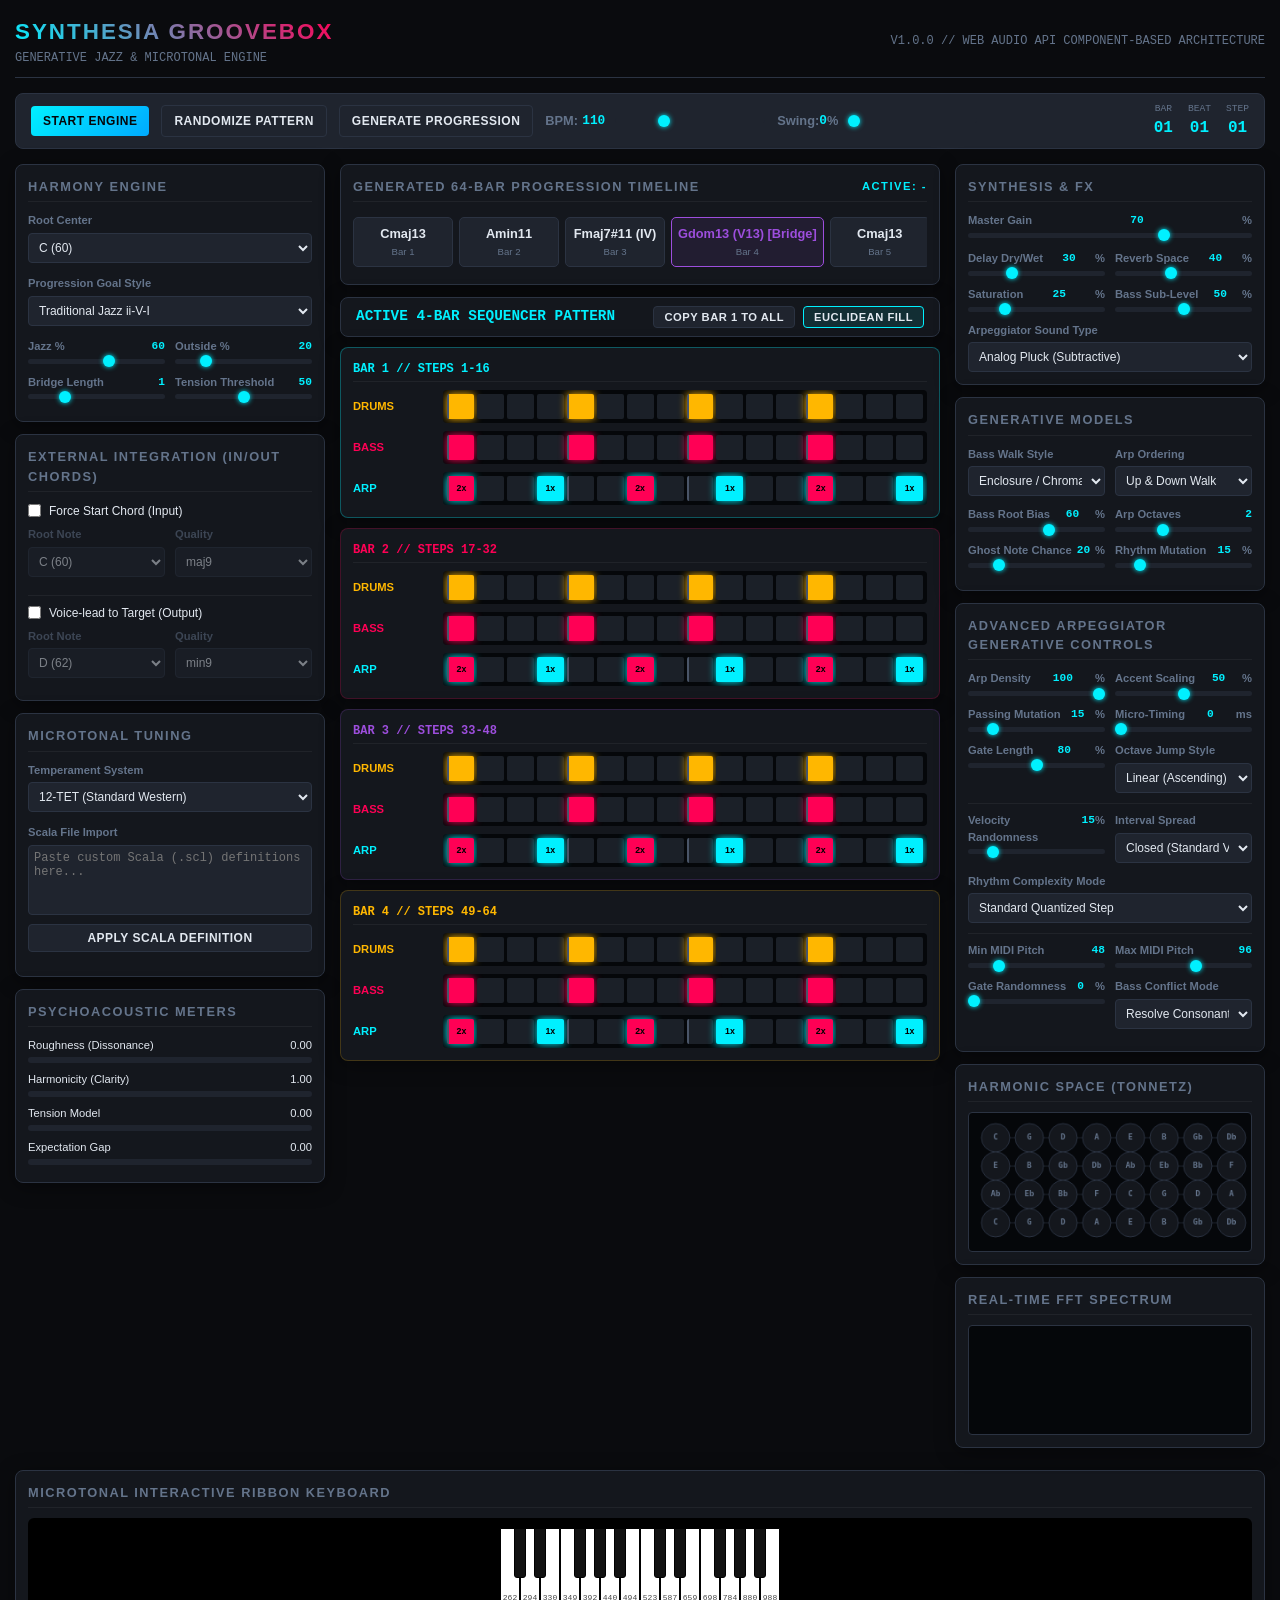
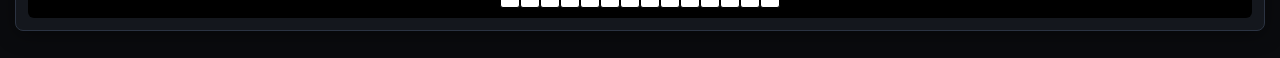
==== complex/index.html @ 48675f99 "feat: add pitch bounds, gate randomness, and advanced conflict modes to arpeggiator - Enhances `arpG" ====
<!DOCTYPE html>
<html lang="en">
<head>
    <meta charset="UTF-8">
    <meta name="viewport" content="width=device-width, initial-scale=1.0">
    <title>Synthesia Generative Modular Groovebox</title>
    <link rel="stylesheet" href="css/style.css">
</head>
<body>

<div class="container-fluid">
    <header>
        <div>
            <h1>SYNTHESIA GROOVEBOX</h1>
            <div class="sub-header">GENERATIVE JAZZ & MICROTONAL ENGINE</div>
        </div>
        <div class="sub-header">V1.0.0 // WEB AUDIO API COMPONENT-BASED ARCHITECTURE</div>
    </header>

    <!-- Global Transport Bar -->
    <div class="transport-bar">
        <button id="btnPlay" class="btn-primary">Start Engine</button>
        <button id="btnRandomizePattern">Randomize Pattern</button>
        <button id="btnGenerateProgression">Generate Progression</button>

        <div class="control-group" style="flex-direction: row; align-items: center; gap: 10px; width: 220px;">
            <label style="font-size: 0.8rem; min-width: 60px;">BPM: <span id="lblBpm">110</span></label>
            <input type="range" id="sliderBpm" min="60" max="220" value="110" style="flex: 1;">
        </div>

        <div class="control-group" style="flex-direction: row; align-items: center; gap: 10px; width: 200px;">
            <label style="font-size: 0.8rem; min-width: 60px;">Swing: <span id="lblSwing">0</span>%</label>
            <input type="range" id="sliderSwing" min="0" max="100" value="0" style="flex: 1;">
        </div>

        <div class="transport-display">
            <div class="transport-display-item">
                <span>Bar</span>
                <span id="dispBar" style="font-weight: bold;">01</span>
            </div>
            <div class="transport-display-item">
                <span>Beat</span>
                <span id="dispBeat" style="font-weight: bold;">01</span>
            </div>
            <div class="transport-display-item">
                <span>Step</span>
                <span id="dispStep" style="font-weight: bold;">01</span>
            </div>
        </div>
    </div>

    <!-- Main Dashboard Layout -->
    <div class="dashboard-grid">

        <!-- Left Panel: Harmony & Microtonal Parameters -->
        <div>
            <div class="panel">
                <div class="panel-title">Harmony Engine</div>
                <div class="control-group" style="margin-bottom: 12px;">
                    <label>Root Center</label>
                    <select id="selectRootKey">
                        <option value="60">C (60)</option>
                        <option value="61">C# / Db (61)</option>
                        <option value="62">D (62)</option>
                        <option value="63">D# / Eb (63)</option>
                        <option value="64">E (64)</option>
                        <option value="65">F (65)</option>
                        <option value="55">G (55)</option>
                        <option value="57">A (57)</option>
                        <option value="58">Bb (58)</option>
                    </select>
                </div>
                <div class="control-group" style="margin-bottom: 12px;">
                    <label>Progression Goal Style</label>
                    <select id="selectProgStyle">
                        <option value="jazz" selected>Traditional Jazz ii-V-I</option>
                        <option value="fusion">Fusion Tonal Gravity</option>
                        <option value="dark">Dark Modal Interchange</option>
                        <option value="progressive">Outside & Tritone Subs</option>
                        <option value="experimental">Highly Tense Random Walk</option>
                    </select>
                </div>
                <div class="control-row">
                    <div class="control-group">
                        <label>Jazz % <span id="lblJazzPerc">60</span></label>
                        <input type="range" id="sliderJazzPerc" min="0" max="100" value="60">
                    </div>
                    <div class="control-group">
                        <label>Outside % <span id="lblOutsidePerc">20</span></label>
                        <input type="range" id="sliderOutsidePerc" min="0" max="100" value="20">
                    </div>
                </div>
                <div class="control-row">
                    <div class="control-group">
                        <label>Bridge Length <span id="lblBridgeLength">1</span></label>
                        <input type="range" id="sliderBridgeLength" min="0" max="4" value="1">
                    </div>
                    <div class="control-group">
                        <label>Tension Threshold <span id="lblTensionThreshold">50</span></label>
                        <input type="range" id="sliderTensionThreshold" min="0" max="100" value="50">
                    </div>
                </div>
            </div>

            <div class="panel">
                <div class="panel-title">External Integration (In/Out Chords)</div>

                <div style="border-bottom: 1px solid rgba(255,255,255,0.05); padding-bottom: 8px; margin-bottom: 8px;">
                    <label style="display: flex; align-items: center; gap: 8px; font-size: 0.75rem; margin-bottom: 6px; cursor: pointer;">
                        <input type="checkbox" id="checkEnableInputChord"> Force Start Chord (Input)
                    </label>
                    <div class="control-row" id="inputChordControls" style="opacity: 0.5; pointer-events: none; transition: opacity 0.2s;">
                        <div class="control-group">
                            <label>Root Note</label>
                            <select id="selectInputRoot">
                                <option value="60" selected>C (60)</option>
                                <option value="61">Db (61)</option>
                                <option value="62">D (62)</option>
                                <option value="63">Eb (63)</option>
                                <option value="64">E (64)</option>
                                <option value="65">F (65)</option>
                                <option value="66">Gb (66)</option>
                                <option value="67">G (67)</option>
                                <option value="68">Ab (68)</option>
                                <option value="69">A (69)</option>
                                <option value="70">Bb (70)</option>
                                <option value="71">B (71)</option>
                            </select>
                        </div>
                        <div class="control-group">
                            <label>Quality</label>
                            <select id="selectInputQuality">
                                <option value="maj9" selected>maj9</option>
                                <option value="maj13">maj13</option>
                                <option value="min9">min9</option>
                                <option value="min11">min11</option>
                                <option value="dom9">dom9</option>
                                <option value="dom13">dom13</option>
                                <option value="dom7alt">7alt</option>
                                <option value="m7b5">m7b5 (ø)</option>
                                <option value="dim7">dim7</option>
                                <option value="maj7sharp11">maj7#11</option>
                            </select>
                        </div>
                    </div>
                </div>

                <div>
                    <label style="display: flex; align-items: center; gap: 8px; font-size: 0.75rem; margin-bottom: 6px; cursor: pointer;">
                        <input type="checkbox" id="checkEnableOutputChord"> Voice-lead to Target (Output)
                    </label>
                    <div class="control-row" id="outputChordControls" style="opacity: 0.5; pointer-events: none; transition: opacity 0.2s;">
                        <div class="control-group">
                            <label>Root Note</label>
                            <select id="selectOutputRoot">
                                <option value="60">C (60)</option>
                                <option value="61">Db (61)</option>
                                <option value="62" selected>D (62)</option>
                                <option value="63">Eb (63)</option>
                                <option value="64">E (64)</option>
                                <option value="65">F (65)</option>
                                <option value="66">Gb (66)</option>
                                <option value="67">G (67)</option>
                                <option value="68">Ab (68)</option>
                                <option value="69">A (69)</option>
                                <option value="70">Bb (70)</option>
                                <option value="71">B (71)</option>
                            </select>
                        </div>
                        <div class="control-group">
                            <label>Quality</label>
                            <select id="selectOutputQuality">
                                <option value="maj9">maj9</option>
                                <option value="maj13">maj13</option>
                                <option value="min9" selected>min9</option>
                                <option value="min11">min11</option>
                                <option value="dom9">dom9</option>
                                <option value="dom13">dom13</option>
                                <option value="dom7alt">7alt</option>
                                <option value="m7b5">m7b5 (ø)</option>
                                <option value="dim7">dim7</option>
                                <option value="maj7sharp11">maj7#11</option>
                            </select>
                        </div>
                    </div>
                </div>
            </div>

            <div class="panel">
                <div class="panel-title">Microtonal Tuning</div>
                <div class="control-group" style="margin-bottom: 12px;">
                    <label>Temperament System</label>
                    <select id="selectTuning">
                        <option value="12tet" selected>12-TET (Standard Western)</option>
                        <option value="19tet">19-TET (Equal temperament)</option>
                        <option value="22shruti">22 Shruti (Indian Classical)</option>
                        <option value="24tet">24-TET (Quarter-tones)</option>
                        <option value="31tet">31-TET (Adriaan Fokker)</option>
                        <option value="53tet">53-TET (Mercator's cycle)</option>
                        <option value="just">Just Intonation (Pure Harmonic Ratios)</option>
                        <option value="pythagorean">Pythagorean Tuning</option>
                    </select>
                </div>
                <div class="control-group" style="margin-bottom: 12px;">
                    <label>Scala File Import</label>
                    <textarea id="txtScala" placeholder="Paste custom Scala (.scl) definitions here..." style="width: 100%; height: 70px; background: var(--bg-panel-light); border: 1px solid var(--border-color); color: var(--text-primary); font-family: monospace; font-size: 0.75rem; padding: 5px; border-radius: 4px; resize: none;"></textarea>
                    <button id="btnApplyScala" style="margin-top: 5px; width: 100%; font-size: 0.75rem; padding: 6px;">Apply Scala Definition</button>
                </div>
            </div>

            <div class="panel">
                <div class="panel-title">Psychoacoustic Meters</div>
                <div class="meter-row">
                    <div class="meter-container">
                        <div class="meter-header"><span>Roughness (Dissonance)</span><span id="lblRoughnessVal">0.00</span></div>
                        <div class="meter-bar-outer"><div class="meter-bar-inner" id="meterRoughness"></div></div>
                    </div>
                    <div class="meter-container">
                        <div class="meter-header"><span>Harmonicity (Clarity)</span><span id="lblHarmonicityVal">1.00</span></div>
                        <div class="meter-bar-outer"><div class="meter-bar-inner" id="meterHarmonicity"></div></div>
                    </div>
                    <div class="meter-container">
                        <div class="meter-header"><span>Tension Model</span><span id="lblTensionVal">0.00</span></div>
                        <div class="meter-bar-outer"><div class="meter-bar-inner" id="meterTension"></div></div>
                    </div>
                    <div class="meter-container">
                        <div class="meter-header"><span>Expectation Gap</span><span id="lblExpectationVal">0.00</span></div>
                        <div class="meter-bar-outer"><div class="meter-bar-inner" id="meterExpectation"></div></div>
                    </div>
                </div>
            </div>
        </div>

        <!-- Center Panel: Grid Editor & Timeline -->
        <div>
            <!-- Timeline panel -->
            <div class="panel">
                <div class="panel-title">
                    <span>Generated 64-Bar Progression Timeline</span>
                    <span style="font-size: 0.7rem; color: var(--accent-cyan);" id="lblActiveChord">Active: -</span>
                </div>
                <div class="timeline-container" id="timelineContainer">
                    <!-- Dynamic progression slots populated here -->
                </div>
            </div>

            <!-- Redesigned 4-Bar Stacked Sequencer Container (No Horizontal Scrolling) -->
            <div class="sequencer-container">
                <!-- Global Sequencer action header -->
                <div class="panel" style="margin-bottom: 0; padding: 8px 15px;">
                    <div style="display: flex; justify-content: space-between; align-items: center;">
                        <span style="font-family: monospace; font-weight: bold; font-size: 0.9rem; color: var(--accent-cyan);">ACTIVE 4-BAR SEQUENCER PATTERN</span>
                        <div style="display: flex; gap: 8px;">
                            <button id="btnCopyBar1" style="font-size: 0.7rem; padding: 4px 10px;">Copy Bar 1 to All</button>
                            <button id="btnEuclideanGen" style="font-size: 0.7rem; padding: 4px 10px; background: rgba(0, 240, 255, 0.1); border-color: var(--accent-cyan);">Euclidean Fill</button>
                        </div>
                    </div>
                </div>

                <!-- BAR 1 STACK -->
                <div class="panel" style="margin-bottom: 0; padding: 12px; display: flex; flex-direction: column; gap: 8px; border-color: rgba(0, 240, 255, 0.3);">
                    <div style="font-size: 0.75rem; font-weight: bold; color: var(--accent-cyan); font-family: monospace; border-bottom: 1px solid rgba(255,255,255,0.05); padding-bottom: 3px;">BAR 1 // STEPS 1-16</div>

                    <div style="display: grid; grid-template-columns: 80px 1fr; align-items: center; gap: 10px;">
                        <span style="font-size: 0.7rem; font-weight: bold; color: var(--accent-yellow);">DRUMS</span>
                        <div class="sequencer-grid" id="gridDrum-0"></div>
                    </div>

                    <div style="display: grid; grid-template-columns: 80px 1fr; align-items: center; gap: 10px;">
                        <span style="font-size: 0.7rem; font-weight: bold; color: var(--accent-pink);">BASS</span>
                        <div class="sequencer-grid" id="gridBass-0"></div>
                    </div>

                    <div style="display: grid; grid-template-columns: 80px 1fr; align-items: center; gap: 10px;">
                        <span style="font-size: 0.7rem; font-weight: bold; color: var(--accent-cyan);">ARP</span>
                        <div class="sequencer-grid" id="gridArp-0"></div>
                    </div>
                </div>

                <!-- BAR 2 STACK -->
                <div class="panel" style="margin-bottom: 0; padding: 12px; display: flex; flex-direction: column; gap: 8px; border-color: rgba(255, 0, 85, 0.2);">
                    <div style="font-size: 0.75rem; font-weight: bold; color: var(--accent-pink); font-family: monospace; border-bottom: 1px solid rgba(255,255,255,0.05); padding-bottom: 3px;">BAR 2 // STEPS 17-32</div>

                    <div style="display: grid; grid-template-columns: 80px 1fr; align-items: center; gap: 10px;">
                        <span style="font-size: 0.7rem; font-weight: bold; color: var(--accent-yellow);">DRUMS</span>
                        <div class="sequencer-grid" id="gridDrum-1"></div>
                    </div>

                    <div style="display: grid; grid-template-columns: 80px 1fr; align-items: center; gap: 10px;">
                        <span style="font-size: 0.7rem; font-weight: bold; color: var(--accent-pink);">BASS</span>
                        <div class="sequencer-grid" id="gridBass-1"></div>
                    </div>

                    <div style="display: grid; grid-template-columns: 80px 1fr; align-items: center; gap: 10px;">
                        <span style="font-size: 0.7rem; font-weight: bold; color: var(--accent-cyan);">ARP</span>
                        <div class="sequencer-grid" id="gridArp-1"></div>
                    </div>
                </div>

                <!-- BAR 3 STACK -->
                <div class="panel" style="margin-bottom: 0; padding: 12px; display: flex; flex-direction: column; gap: 8px; border-color: rgba(157, 78, 221, 0.2);">
                    <div style="font-size: 0.75rem; font-weight: bold; color: var(--accent-purple); font-family: monospace; border-bottom: 1px solid rgba(255,255,255,0.05); padding-bottom: 3px;">BAR 3 // STEPS 33-48</div>

                    <div style="display: grid; grid-template-columns: 80px 1fr; align-items: center; gap: 10px;">
                        <span style="font-size: 0.7rem; font-weight: bold; color: var(--accent-yellow);">DRUMS</span>
                        <div class="sequencer-grid" id="gridDrum-2"></div>
                    </div>

                    <div style="display: grid; grid-template-columns: 80px 1fr; align-items: center; gap: 10px;">
                        <span style="font-size: 0.7rem; font-weight: bold; color: var(--accent-pink);">BASS</span>
                        <div class="sequencer-grid" id="gridBass-2"></div>
                    </div>

                    <div style="display: grid; grid-template-columns: 80px 1fr; align-items: center; gap: 10px;">
                        <span style="font-size: 0.7rem; font-weight: bold; color: var(--accent-cyan);">ARP</span>
                        <div class="sequencer-grid" id="gridArp-2"></div>
                    </div>
                </div>

                <!-- BAR 4 STACK -->
                <div class="panel" style="margin-bottom: 0; padding: 12px; display: flex; flex-direction: column; gap: 8px; border-color: rgba(255, 183, 0, 0.2);">
                    <div style="font-size: 0.75rem; font-weight: bold; color: var(--accent-yellow); font-family: monospace; border-bottom: 1px solid rgba(255,255,255,0.05); padding-bottom: 3px;">BAR 4 // STEPS 49-64</div>

                    <div style="display: grid; grid-template-columns: 80px 1fr; align-items: center; gap: 10px;">
                        <span style="font-size: 0.7rem; font-weight: bold; color: var(--accent-yellow);">DRUMS</span>
                        <div class="sequencer-grid" id="gridDrum-3"></div>
                    </div>

                    <div style="display: grid; grid-template-columns: 80px 1fr; align-items: center; gap: 10px;">
                        <span style="font-size: 0.7rem; font-weight: bold; color: var(--accent-pink);">BASS</span>
                        <div class="sequencer-grid" id="gridBass-3"></div>
                    </div>

                    <div style="display: grid; grid-template-columns: 80px 1fr; align-items: center; gap: 10px;">
                        <span style="font-size: 0.7rem; font-weight: bold; color: var(--accent-cyan);">ARP</span>
                        <div class="sequencer-grid" id="gridArp-3"></div>
                    </div>
                </div>
            </div>
        </div>

        <!-- Right Panel: Synthesis, Generative, and Visualizers -->
        <div>
            <div class="panel">
                <div class="panel-title">Synthesis & FX</div>
                <div class="control-group" style="margin-bottom: 12px;">
                    <label>Master Gain <span id="lblMasterVol">70</span>%</label>
                    <input type="range" id="sliderMasterVol" min="0" max="100" value="70">
                </div>
                <div class="control-row">
                    <div class="control-group">
                        <label>Delay Dry/Wet <span id="lblDelayWet">30</span>%</label>
                        <input type="range" id="sliderDelayWet" min="0" max="100" value="30">
                    </div>
                    <div class="control-group">
                        <label>Reverb Space <span id="lblReverbSpace">40</span>%</label>
                        <input type="range" id="sliderReverbSpace" min="0" max="100" value="40">
                    </div>
                </div>
                <div class="control-row">
                    <div class="control-group">
                        <label>Saturation <span id="lblSaturation">25</span>%</label>
                        <input type="range" id="sliderSaturation" min="0" max="100" value="25">
                    </div>
                    <div class="control-group">
                        <label>Bass Sub-Level <span id="lblBassSub">50</span>%</label>
                        <input type="range" id="sliderBassSub" min="0" max="100" value="50">
                    </div>
                </div>
                <div class="control-group">
                    <label>Arpeggiator Sound Type</label>
                    <select id="selectArpSound">
                        <option value="fm">Funky FM Modulator</option>
                        <option value="subtractive" selected>Analog Pluck (Subtractive)</option>
                        <option value="sine">Pure Sine & Ping-Pong Delay</option>
                    </select>
                </div>
            </div>

            <div class="panel">
                <div class="panel-title">Generative Models</div>
                <div class="control-row">
                    <div class="control-group">
                        <label>Bass Walk Style</label>
                        <select id="selectBassStyle">
                            <option value="enclosure" selected>Enclosure / Chromatic</option>
                            <option value="bebop">Bebop Scale Walk</option>
                            <option value="diminished">Diminished Passing</option>
                            <option value="tritone">Tritone Approach</option>
                        </select>
                    </div>
                    <div class="control-group">
                        <label>Arp Ordering</label>
                        <select id="selectArpOrder">
                            <option value="updown" selected>Up & Down Walk</option>
                            <option value="funky">Funky Disjointed Index</option>
                            <option value="brownian">Brownian Step Walk</option>
                            <option value="converge">Converge / Diverge</option>
                            <option value="retrograde">Retrograde (Reversed)</option>
                            <option value="enclosure">Chord Tone Enclosure</option>
                        </select>
                    </div>
                </div>
                <div class="control-row">
                    <div class="control-group">
                        <label>Bass Root Bias <span id="lblBassBias">60</span>%</label>
                        <input type="range" id="sliderBassBias" min="0" max="100" value="60">
                    </div>
                    <div class="control-group">
                        <label>Arp Octaves <span id="lblArpOctaves">2</span></label>
                        <input type="range" id="sliderArpOctaves" min="1" max="4" value="2">
                    </div>
                </div>
                <div class="control-row">
                    <div class="control-group">
                        <label>Ghost Note Chance <span id="lblGhostChance">20</span>%</label>
                        <input type="range" id="sliderGhostChance" min="0" max="100" value="20">
                    </div>
                    <div class="control-group">
                        <label>Rhythm Mutation <span id="lblMutationChance">15</span>%</label>
                        <input type="range" id="sliderMutationChance" min="0" max="100" value="15">
                    </div>
                </div>
            </div>

            <div class="panel">
                <div class="panel-title">Advanced Arpeggiator Generative Controls</div>
                <div class="control-row">
                    <div class="control-group">
                        <label>Arp Density <span id="lblArpDensity">100</span>%</label>
                        <input type="range" id="sliderArpDensity" min="0" max="100" value="100">
                    </div>
                    <div class="control-group">
                        <label>Accent Scaling <span id="lblAccentScaling">50</span>%</label>
                        <input type="range" id="sliderAccentScaling" min="0" max="100" value="50">
                    </div>
                </div>
                <div class="control-row">
                    <div class="control-group">
                        <label>Passing Mutation <span id="lblArpMutation">15</span>%</label>
                        <input type="range" id="sliderArpMutation" min="0" max="100" value="15">
                    </div>
                    <div class="control-group">
                        <label>Micro-Timing <span id="lblArpHumanize">0</span>ms</label>
                        <input type="range" id="sliderArpHumanize" min="0" max="50" value="0">
                    </div>
                </div>
                <div class="control-row">
                    <div class="control-group">
                        <label>Gate Length <span id="lblArpGate">80</span>%</label>
                        <input type="range" id="sliderArpGate" min="10" max="150" value="80">
                    </div>
                    <div class="control-group">
                        <label>Octave Jump Style</label>
                        <select id="selectOctaveStyle">
                            <option value="linear" selected>Linear (Ascending)</option>
                            <option value="alternate">Alternate Back-Forth</option>
                            <option value="random">Fractured Random</option>
                            <option value="fixed">Fixed Octave</option>
                        </select>
                    </div>
                </div>
                <div class="control-row" style="border-top: 1px solid rgba(255,255,255,0.05); padding-top: 8px; margin-top: 4px;">
                    <div class="control-group">
                        <label>Velocity Randomness <span id="lblArpVelocityRand">15</span>%</label>
                        <input type="range" id="sliderArpVelocityRand" min="0" max="100" value="15">
                    </div>
                    <div class="control-group">
                        <label>Interval Spread</label>
                        <select id="selectArpSpread">
                            <option value="0" selected>Closed (Standard Voicing)</option>
                            <option value="1">Fifth Alternate Transpose</option>
                            <option value="2">Octave Alternate Transpose</option>
                            <option value="3">Wide Fifth & Octave</option>
                        </select>
                    </div>
                </div>
                <div class="control-row">
                    <div class="control-group" style="width: 100%;">
                        <label>Rhythm Complexity Mode</label>
                        <select id="selectArpRhythmMode" style="width: 100%;">
                            <option value="standard" selected>Standard Quantized Step</option>
                            <option value="syncopated">Skipping Offbeat Syncopation</option>
                            <option value="dotted">Dotted Pattern Poly-Feel</option>
                            <option value="ratchet">High Speed Sub-Ratcheting</option>
                        </select>
                    </div>
                </div>
                <div class="control-row" style="border-top: 1px solid rgba(255,255,255,0.05); padding-top: 8px; margin-top: 4px;">
                    <div class="control-group">
                        <label>Min MIDI Pitch <span id="lblArpMinPitch">48</span></label>
                        <input type="range" id="sliderArpMinPitch" min="36" max="96" value="48">
                    </div>
                    <div class="control-group">
                        <label>Max MIDI Pitch <span id="lblArpMaxPitch">96</span></label>
                        <input type="range" id="sliderArpMaxPitch" min="60" max="120" value="96">
                    </div>
                </div>
                <div class="control-row">
                    <div class="control-group">
                        <label>Gate Randomness <span id="lblArpGateRand">0</span>%</label>
                        <input type="range" id="sliderArpGateRand" min="0" max="100" value="0">
                    </div>
                    <div class="control-group">
                        <label>Bass Conflict Mode</label>
                        <select id="selectArpBassConflict">
                            <option value="ignore">Ignore Conflict</option>
                            <option value="shift-octave">Shift Octave Up</option>
                            <option value="resolve-consonant" selected>Resolve Consonant</option>
                            <option value="drop-note">Drop Clashing Notes</option>
                        </select>
                    </div>
                </div>
            </div>

            <!-- Tonnetz & Harmonic Spectrum Visualizers -->
            <div class="panel">
                <div class="panel-title">Harmonic Space (Tonnetz)</div>
                <div class="canvas-panel" style="height: 140px;">
                    <canvas id="canvasTonnetz" width="318" height="140"></canvas>
                </div>
            </div>

            <div class="panel">
                <div class="panel-title">Real-Time FFT Spectrum</div>
                <div class="canvas-panel" style="height: 110px;">
                    <canvas id="canvasSpectrum" width="318" height="110"></canvas>
                </div>
            </div>
        </div>
    </div>

    <!-- Interactive Microtonal Keyboard Section -->
    <div class="panel" style="margin-top: 10px;">
        <div class="panel-title">Microtonal Interactive Ribbon Keyboard</div>
        <div class="keyboard-container" id="pianoKeyboard">
            <!-- Populated dynamically based on Tuning Temperament system -->
        </div>
    </div>
</div>

<!-- Core application modules -->
<script src="js/main.bundle.js"></script>
</body>
</html>
---- complex/css/style.css ----
:root {
    --bg-dark: #0a0b0e;
    --bg-panel: #14171d;
    --bg-panel-light: #1f242e;
    --border-color: #2b3342;
    --text-primary: #e2e8f0;
    --text-muted: #64748b;
    --accent-cyan: #00f0ff;
    --accent-pink: #ff0055;
    --accent-yellow: #ffb700;
    --accent-purple: #9d4edd;
    --grid-off: #1b2028;
    --grid-on-bass: #ff0055;
    --grid-on-arp: #00f0ff;
    --grid-on-drum: #ffb700;
}

* {
    box-sizing: border-box;
    margin: 0;
    padding: 0;
}

body {
    background-color: var(--bg-dark);
    color: var(--text-primary);
    font-family: -apple-system, BlinkMacSystemFont, "Segoe UI", Roboto, "Helvetica Neue", Arial, sans-serif;
    line-height: 1.5;
    padding: 15px;
}

.container-fluid {
    max-width: 1600px;
    margin: 0 auto;
}

header {
    display: flex;
    justify-content: space-between;
    align-items: center;
    border-bottom: 1px solid var(--border-color);
    padding-bottom: 10px;
    margin-bottom: 15px;
}

h1 {
    font-size: 1.4rem;
    font-weight: 700;
    letter-spacing: 2px;
    background: linear-gradient(45deg, var(--accent-cyan), var(--accent-pink));
    -webkit-background-clip: text;
    -webkit-text-fill-color: transparent;
}

.sub-header {
    font-size: 0.75rem;
    color: var(--text-muted);
    font-family: monospace;
}

/* Dashboard grid layout */
.dashboard-grid {
    display: grid;
    grid-template-columns: 310px minmax(0, 1fr) 310px;
    gap: 15px;
}

@media (max-width: 1200px) {
    .dashboard-grid {
        grid-template-columns: 1fr;
    }
}

.panel {
    background-color: var(--bg-panel);
    border: 1px solid var(--border-color);
    border-radius: 8px;
    padding: 12px;
    margin-bottom: 12px;
    box-shadow: 0 4px 20px rgba(0, 0, 0, 0.4);
}

.panel-title {
    font-size: 0.8rem;
    text-transform: uppercase;
    font-weight: bold;
    color: var(--text-muted);
    letter-spacing: 1.5px;
    margin-bottom: 10px;
    border-bottom: 1px solid rgba(255, 255, 255, 0.05);
    padding-bottom: 5px;
    display: flex;
    justify-content: space-between;
    align-items: center;
}

/* Standard Control Styles */
.control-row {
    display: grid;
    grid-template-columns: repeat(auto-fit, minmax(110px, 1fr));
    gap: 10px;
    margin-bottom: 10px;
}

.control-group {
    display: flex;
    flex-direction: column;
    gap: 4px;
}

.control-group label {
    font-size: 0.7rem;
    color: var(--text-muted);
    font-weight: 600;
    display: flex;
    justify-content: space-between;
}

.control-group label span {
    color: var(--accent-cyan);
    font-family: monospace;
}

input[type="range"] {
    -webkit-appearance: none;
    width: 100%;
    height: 5px;
    background: var(--bg-panel-light);
    border-radius: 3px;
    outline: none;
}

input[type="range"]::-webkit-slider-thumb {
    -webkit-appearance: none;
    appearance: none;
    width: 12px;
    height: 12px;
    border-radius: 50%;
    background: var(--accent-cyan);
    cursor: pointer;
    box-shadow: 0 0 5px var(--accent-cyan);
}

select {
    background-color: var(--bg-panel-light);
    color: var(--text-primary);
    border: 1px solid var(--border-color);
    padding: 6px;
    border-radius: 4px;
    font-size: 0.75rem;
    outline: none;
    cursor: pointer;
}

select:focus {
    border-color: var(--accent-cyan);
}

button {
    background-color: var(--bg-panel-light);
    color: var(--text-primary);
    border: 1px solid var(--border-color);
    padding: 8px 12px;
    font-size: 0.75rem;
    font-weight: bold;
    border-radius: 4px;
    cursor: pointer;
    transition: all 0.2s;
    text-transform: uppercase;
    letter-spacing: 0.5px;
}

button:hover {
    background-color: var(--border-color);
    border-color: var(--accent-cyan);
}

button.btn-primary {
    background: linear-gradient(135deg, var(--accent-cyan), #00aaff);
    color: #05070a;
    border: none;
}

button.btn-primary:hover {
    box-shadow: 0 0 15px rgba(0, 240, 255, 0.5);
    background: linear-gradient(135deg, #33f3ff, #1ab3ff);
}

button.btn-accent {
    background: linear-gradient(135deg, var(--accent-pink), #cc0044);
    color: white;
    border: none;
}

button.btn-accent:hover {
    box-shadow: 0 0 15px rgba(255, 0, 85, 0.5);
    background: linear-gradient(135deg, #ff3377, #e6004d);
}

/* Sequencer & Grids */
.sequencer-container {
    display: flex;
    flex-direction: column;
    gap: 10px;
}

.sequencer-grid {
    display: grid;
    grid-template-columns: repeat(16, 1fr);
    gap: 3px;
    background-color: #05070a;
    padding: 4px;
    border-radius: 4px;
    width: 100%;
    overflow-x: hidden; /* Strict no horizontal scrolling */
}

.step-cell {
    height: 25px;
    background-color: var(--grid-off);
    border-radius: 2px;
    cursor: pointer;
    transition: background-color 0.1s;
    position: relative;
}

.step-cell:hover {
    background-color: rgba(255, 255, 255, 0.05);
}

.step-cell.active-bass {
    background-color: var(--grid-on-bass);
    box-shadow: 0 0 8px var(--grid-on-bass);
}

.step-cell.active-arp {
    background-color: var(--grid-on-arp);
    box-shadow: 0 0 8px var(--grid-on-arp);
}

.step-cell.active-drum {
    background-color: var(--grid-on-drum);
    box-shadow: 0 0 8px var(--grid-on-drum);
}

.step-cell.playing::before {
    content: '';
    position: absolute;
    top: 0; left: 0; right: 0; bottom: 0;
    border: 1.5px solid #ffffff;
    border-radius: 2px;
    pointer-events: none;
    z-index: 2;
}

/* Quarter note demarcations */
.step-cell:nth-child(4n + 1) {
    border-left: 2px solid #4a5568;
}

/* Visualizations & Canvas elements */
.canvas-panel {
    display: flex;
    justify-content: center;
    align-items: center;
    background-color: #05070a;
    border-radius: 4px;
    border: 1px solid var(--border-color);
    position: relative;
    overflow: hidden;
}

canvas {
    display: block;
    width: 100%;
}

/* Psychoacoustic Meters */
.meter-row {
    display: flex;
    flex-direction: column;
    gap: 8px;
    margin-bottom: 5px;
}

.meter-container {
    display: flex;
    flex-direction: column;
    gap: 3px;
}

.meter-header {
    display: flex;
    justify-content: space-between;
    font-size: 0.7rem;
}

.meter-bar-outer {
    height: 6px;
    background-color: var(--bg-panel-light);
    border-radius: 3px;
    overflow: hidden;
    position: relative;
}

.meter-bar-inner {
    height: 100%;
    width: 0%;
    background: linear-gradient(90deg, var(--accent-cyan), var(--accent-pink));
    border-radius: 3px;
    transition: width 0.1s ease;
}

/* Chord Progression Timeline */
.timeline-container {
    display: flex;
    gap: 6px;
    overflow-x: auto;
    padding: 5px 0;
}

.timeline-chord {
    flex: 0 0 100px;
    background-color: var(--bg-panel-light);
    border: 1px solid var(--border-color);
    border-radius: 5px;
    padding: 6px;
    text-align: center;
    cursor: pointer;
    transition: all 0.2s;
}

.timeline-chord:hover, .timeline-chord.selected {
    border-color: var(--accent-cyan);
    background-color: rgba(0, 240, 255, 0.05);
}

.timeline-chord.current-playing {
    border-color: var(--accent-pink);
    box-shadow: 0 0 10px rgba(255, 0, 85, 0.2);
    background-color: rgba(255, 0, 85, 0.08);
}

.timeline-chord .chord-name {
    font-size: 0.8rem;
    font-weight: bold;
    margin-bottom: 2px;
    white-space: nowrap;
    overflow: hidden;
    text-overflow: ellipsis;
}

.timeline-chord .chord-info {
    font-size: 0.6rem;
    color: var(--text-muted);
}

.timeline-chord.bridge {
    background-color: rgba(157, 78, 221, 0.1);
    border-color: var(--accent-purple);
}

.timeline-chord.bridge .chord-name {
    color: var(--accent-purple);
}

/* Transport Controls Panel */
.transport-bar {
    display: flex;
    align-items: center;
    gap: 12px;
    background-color: var(--bg-panel-light);
    border: 1px solid var(--border-color);
    border-radius: 8px;
    padding: 8px 15px;
    margin-bottom: 15px;
}

.transport-display {
    display: flex;
    gap: 15px;
    margin-left: auto;
    font-family: monospace;
    font-size: 1rem;
    color: var(--accent-cyan);
}

.transport-display-item {
    display: flex;
    flex-direction: column;
    align-items: center;
}

.transport-display-item span:first-child {
    font-size: 0.6rem;
    color: var(--text-muted);
    text-transform: uppercase;
}

.keyboard-container {
    display: flex;
    justify-content: center;
    background: #000;
    padding: 10px;
    border-radius: 6px;
    overflow-x: auto;
}

.piano-key {
    width: 20px;
    height: 80px;
    background-color: white;
    border: 1px solid #000;
    border-radius: 0 0 3px 3px;
    cursor: pointer;
    position: relative;
    z-index: 1;
}

.piano-key.black {
    width: 12px;
    height: 50px;
    background-color: #111;
    margin-left: -6px;
    margin-right: -6px;
    z-index: 2;
}

.piano-key.active {
    background-color: var(--accent-cyan);
    box-shadow: inset 0 -10px 0 rgba(0,0,0,0.1);
}

.piano-key.black.active {
    background-color: var(--accent-pink);
}

.piano-key .key-label {
    position: absolute;
    bottom: 3px;
    left: 50%;
    transform: translateX(-50%);
    font-size: 0.5rem;
    color: #444;
    font-family: monospace;
}

.piano-key.black .key-label {
    color: #aaa;
}
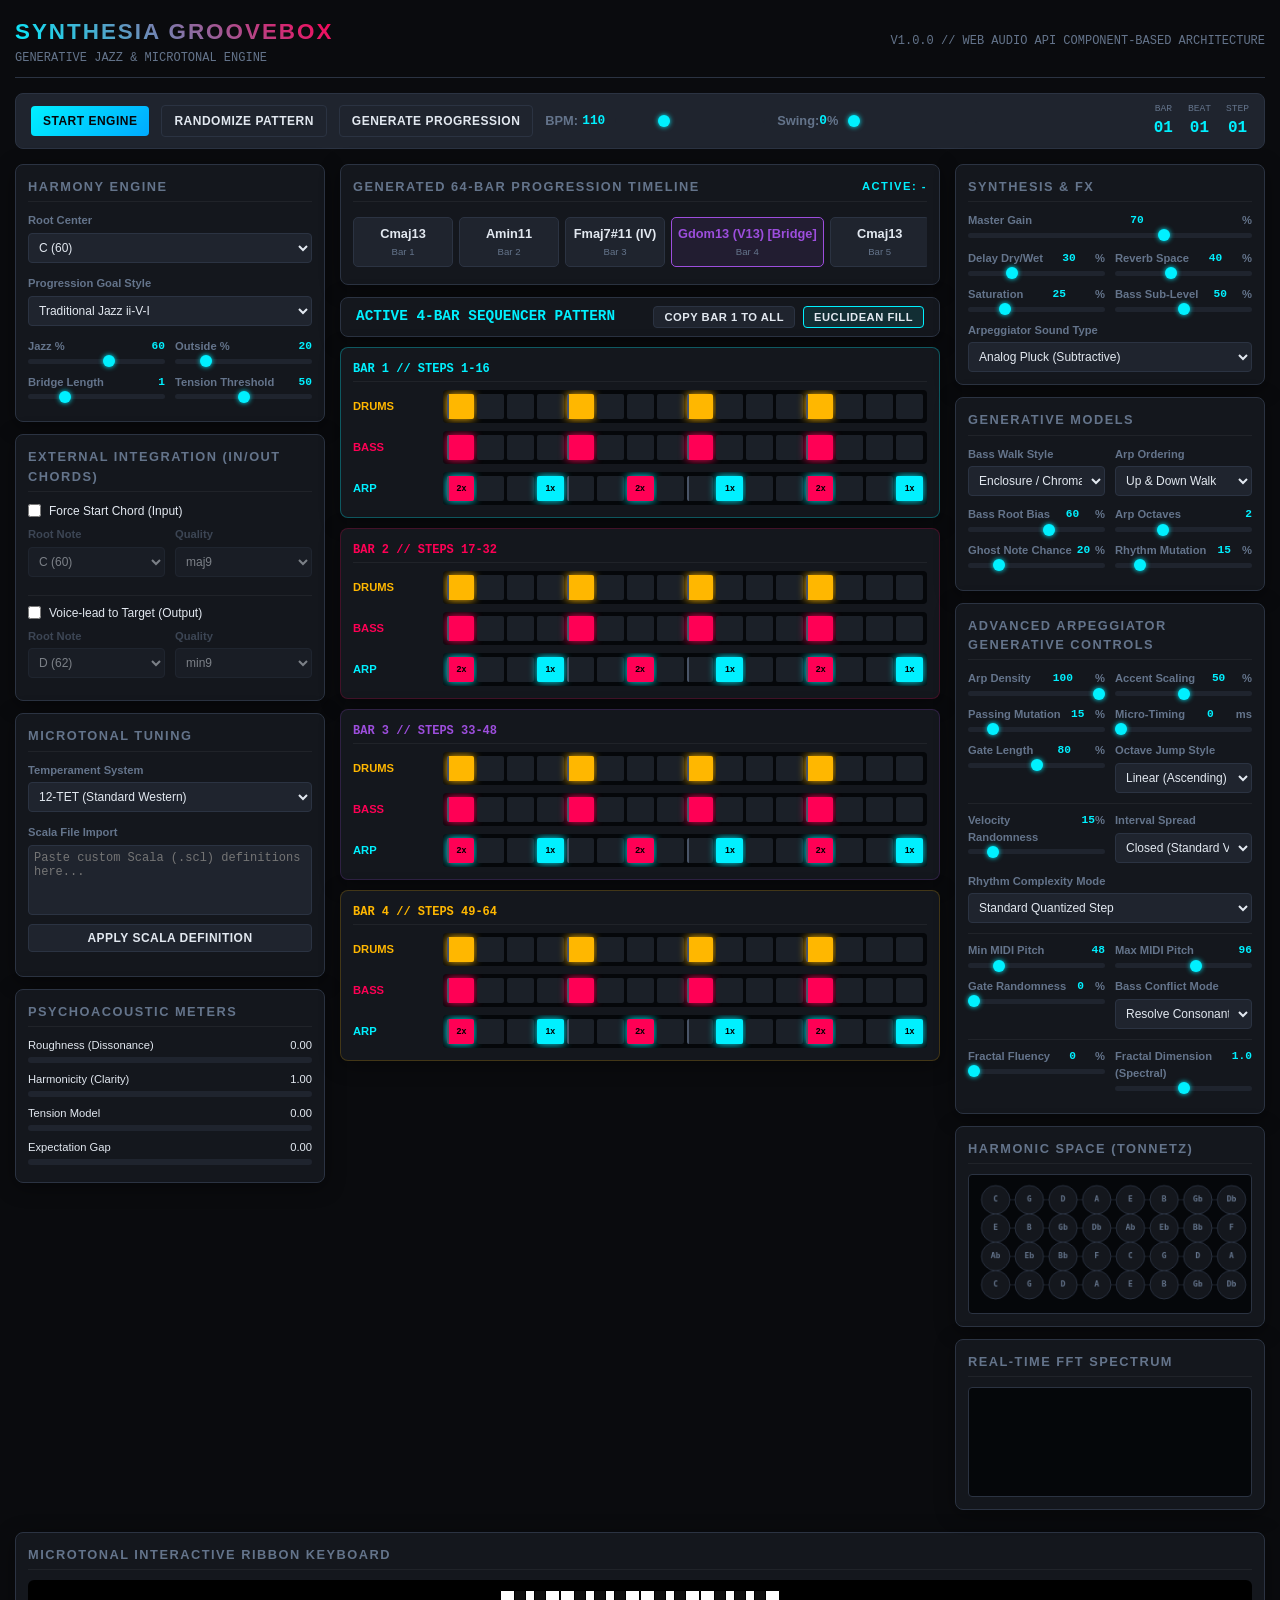
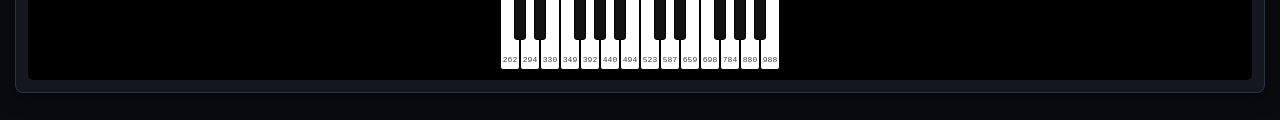
==== commit 8656cdc6: "feat: add fractal fluency (1/f pink noise) algorithms to arpeggiator - Implements Voss-McCartney 1/f" ====
--- a/complex/index.html
+++ b/complex/index.html
@@ -511,6 +511,16 @@
                         </select>
                     </div>
                 </div>
+                <div class="control-row" style="border-top: 1px solid rgba(255,255,255,0.05); padding-top: 8px; margin-top: 4px;">
+                    <div class="control-group">
+                        <label>Fractal Fluency <span id="lblArpFractalFluency">0</span>%</label>
+                        <input type="range" id="sliderArpFractalFluency" min="0" max="100" value="0">
+                    </div>
+                    <div class="control-group">
+                        <label>Fractal Dimension (Spectral) <span id="lblArpFractalDim">1.0</span></label>
+                        <input type="range" id="sliderArpFractalDim" min="0" max="2" step="0.1" value="1.0">
+                    </div>
+                </div>
             </div>
 
             <!-- Tonnetz & Harmonic Spectrum Visualizers -->
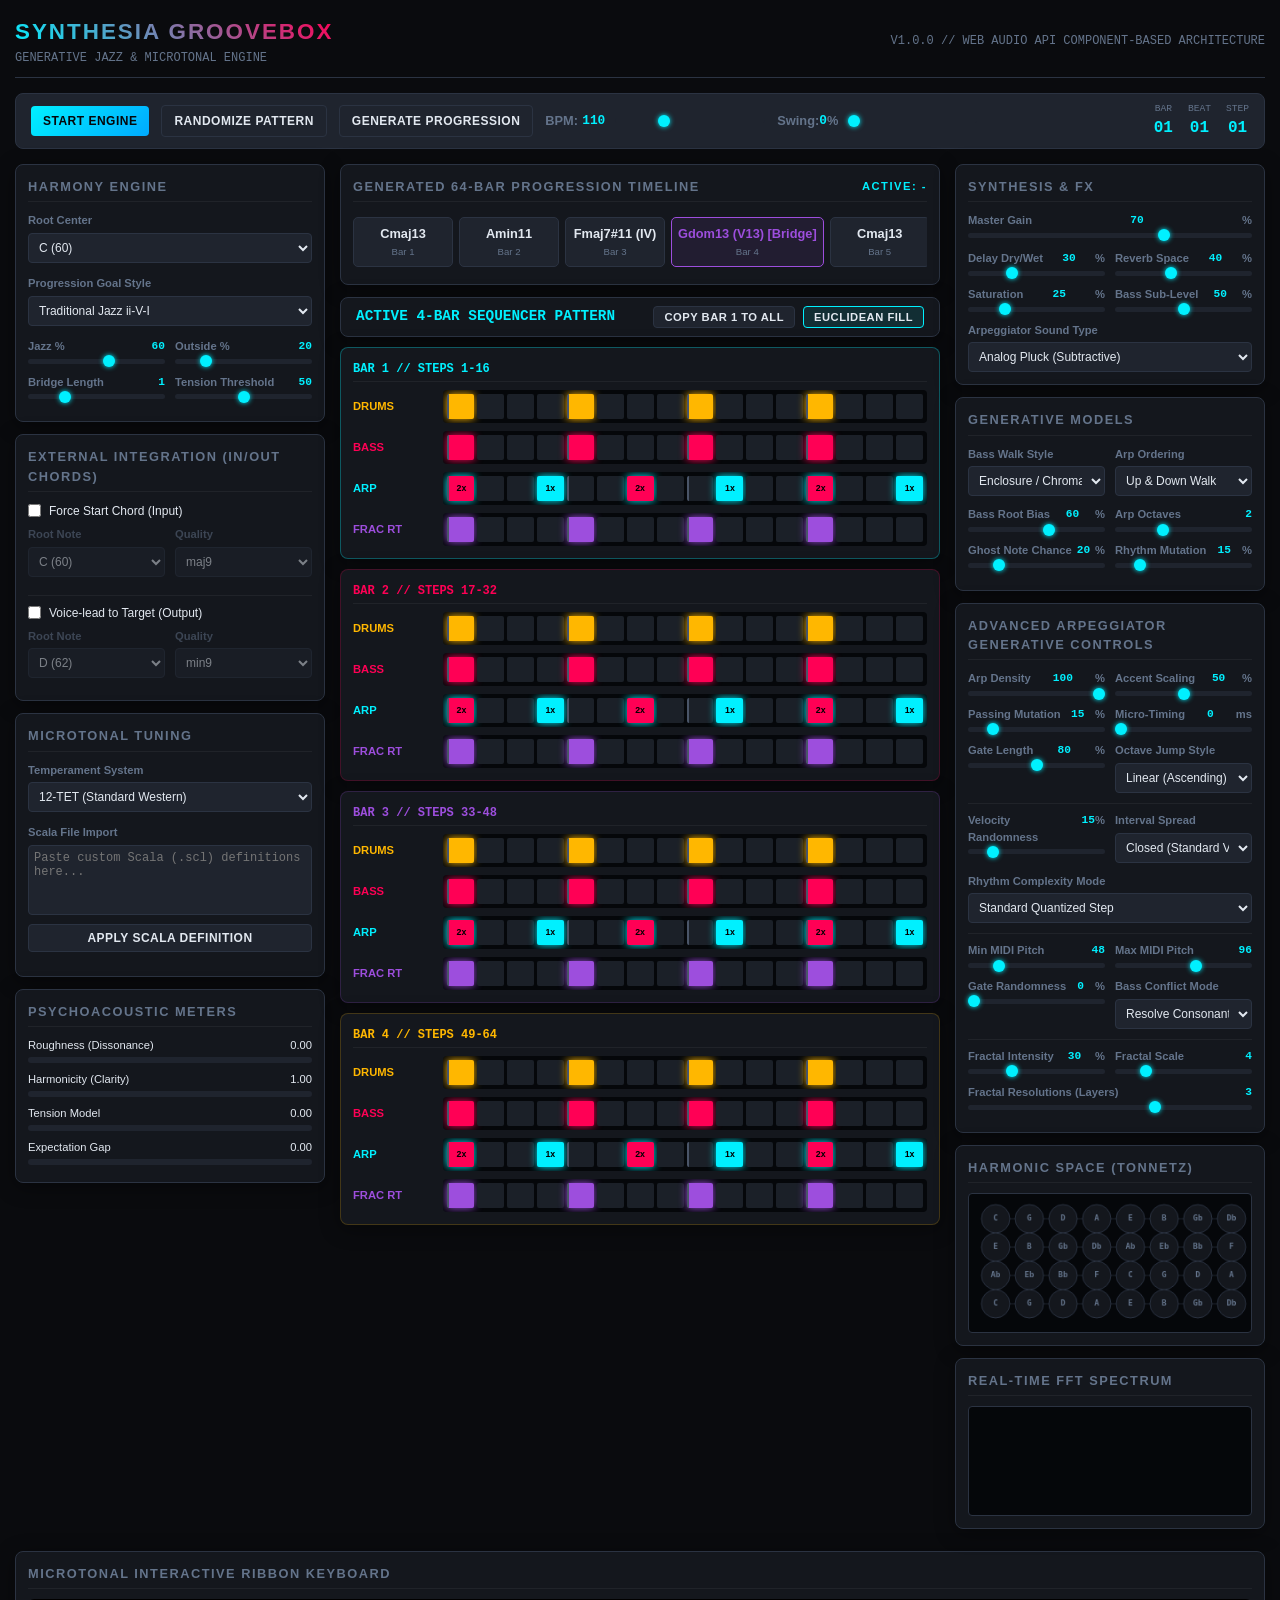
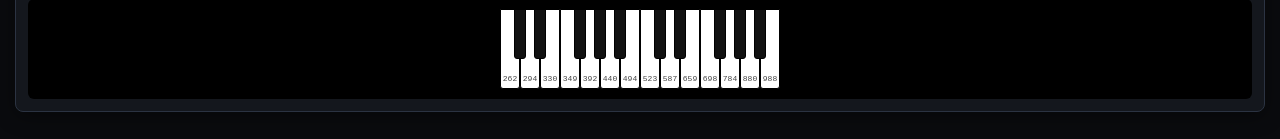
==== commit ba6daa30: "feat: implement structurally authentic Fractal Fluency Engine - Implements a music-structure-based F" ====
--- a/complex/index.html
+++ b/complex/index.html
@@ -275,6 +275,11 @@
                         <span style="font-size: 0.7rem; font-weight: bold; color: var(--accent-cyan);">ARP</span>
                         <div class="sequencer-grid" id="gridArp-0"></div>
                     </div>
+
+                    <div style="display: grid; grid-template-columns: 80px 1fr; align-items: center; gap: 10px;">
+                        <span style="font-size: 0.7rem; font-weight: bold; color: var(--accent-purple);">FRAC RT</span>
+                        <div class="sequencer-grid" id="gridFrac-0"></div>
+                    </div>
                 </div>
 
                 <!-- BAR 2 STACK -->
@@ -295,6 +300,11 @@
                         <span style="font-size: 0.7rem; font-weight: bold; color: var(--accent-cyan);">ARP</span>
                         <div class="sequencer-grid" id="gridArp-1"></div>
                     </div>
+
+                    <div style="display: grid; grid-template-columns: 80px 1fr; align-items: center; gap: 10px;">
+                        <span style="font-size: 0.7rem; font-weight: bold; color: var(--accent-purple);">FRAC RT</span>
+                        <div class="sequencer-grid" id="gridFrac-1"></div>
+                    </div>
                 </div>
 
                 <!-- BAR 3 STACK -->
@@ -315,6 +325,11 @@
                         <span style="font-size: 0.7rem; font-weight: bold; color: var(--accent-cyan);">ARP</span>
                         <div class="sequencer-grid" id="gridArp-2"></div>
                     </div>
+
+                    <div style="display: grid; grid-template-columns: 80px 1fr; align-items: center; gap: 10px;">
+                        <span style="font-size: 0.7rem; font-weight: bold; color: var(--accent-purple);">FRAC RT</span>
+                        <div class="sequencer-grid" id="gridFrac-2"></div>
+                    </div>
                 </div>
 
                 <!-- BAR 4 STACK -->
@@ -334,6 +349,11 @@
                     <div style="display: grid; grid-template-columns: 80px 1fr; align-items: center; gap: 10px;">
                         <span style="font-size: 0.7rem; font-weight: bold; color: var(--accent-cyan);">ARP</span>
                         <div class="sequencer-grid" id="gridArp-3"></div>
+                    </div>
+
+                    <div style="display: grid; grid-template-columns: 80px 1fr; align-items: center; gap: 10px;">
+                        <span style="font-size: 0.7rem; font-weight: bold; color: var(--accent-purple);">FRAC RT</span>
+                        <div class="sequencer-grid" id="gridFrac-3"></div>
                     </div>
                 </div>
             </div>
@@ -513,12 +533,18 @@
                 </div>
                 <div class="control-row" style="border-top: 1px solid rgba(255,255,255,0.05); padding-top: 8px; margin-top: 4px;">
                     <div class="control-group">
-                        <label>Fractal Fluency <span id="lblArpFractalFluency">0</span>%</label>
-                        <input type="range" id="sliderArpFractalFluency" min="0" max="100" value="0">
-                    </div>
-                    <div class="control-group">
-                        <label>Fractal Dimension (Spectral) <span id="lblArpFractalDim">1.0</span></label>
-                        <input type="range" id="sliderArpFractalDim" min="0" max="2" step="0.1" value="1.0">
+                        <label>Fractal Intensity <span id="lblArpFractalIntensity">30</span>%</label>
+                        <input type="range" id="sliderArpFractalIntensity" min="0" max="100" value="30">
+                    </div>
+                    <div class="control-group">
+                        <label>Fractal Scale <span id="lblArpFractalScale">4</span></label>
+                        <input type="range" id="sliderArpFractalScale" min="1" max="16" step="1" value="4">
+                    </div>
+                </div>
+                <div class="control-row">
+                    <div class="control-group" style="width: 100%;">
+                        <label>Fractal Resolutions (Layers) <span id="lblArpFractalResolutions">3</span></label>
+                        <input type="range" id="sliderArpFractalResolutions" min="1" max="4" step="1" value="3" style="width: 100%;">
                     </div>
                 </div>
             </div>
--- a/complex/css/style.css
+++ b/complex/css/style.css
@@ -13,6 +13,7 @@
     --grid-on-bass: #ff0055;
     --grid-on-arp: #00f0ff;
     --grid-on-drum: #ffb700;
+    --grid-on-frac: #9d4edd;
 }
 
 * {
@@ -243,6 +244,11 @@
     box-shadow: 0 0 8px var(--grid-on-drum);
 }
 
+.step-cell.active-frac {
+    background-color: var(--grid-on-frac);
+    box-shadow: 0 0 8px var(--grid-on-frac);
+}
+
 .step-cell.playing::before {
     content: '';
     position: absolute;
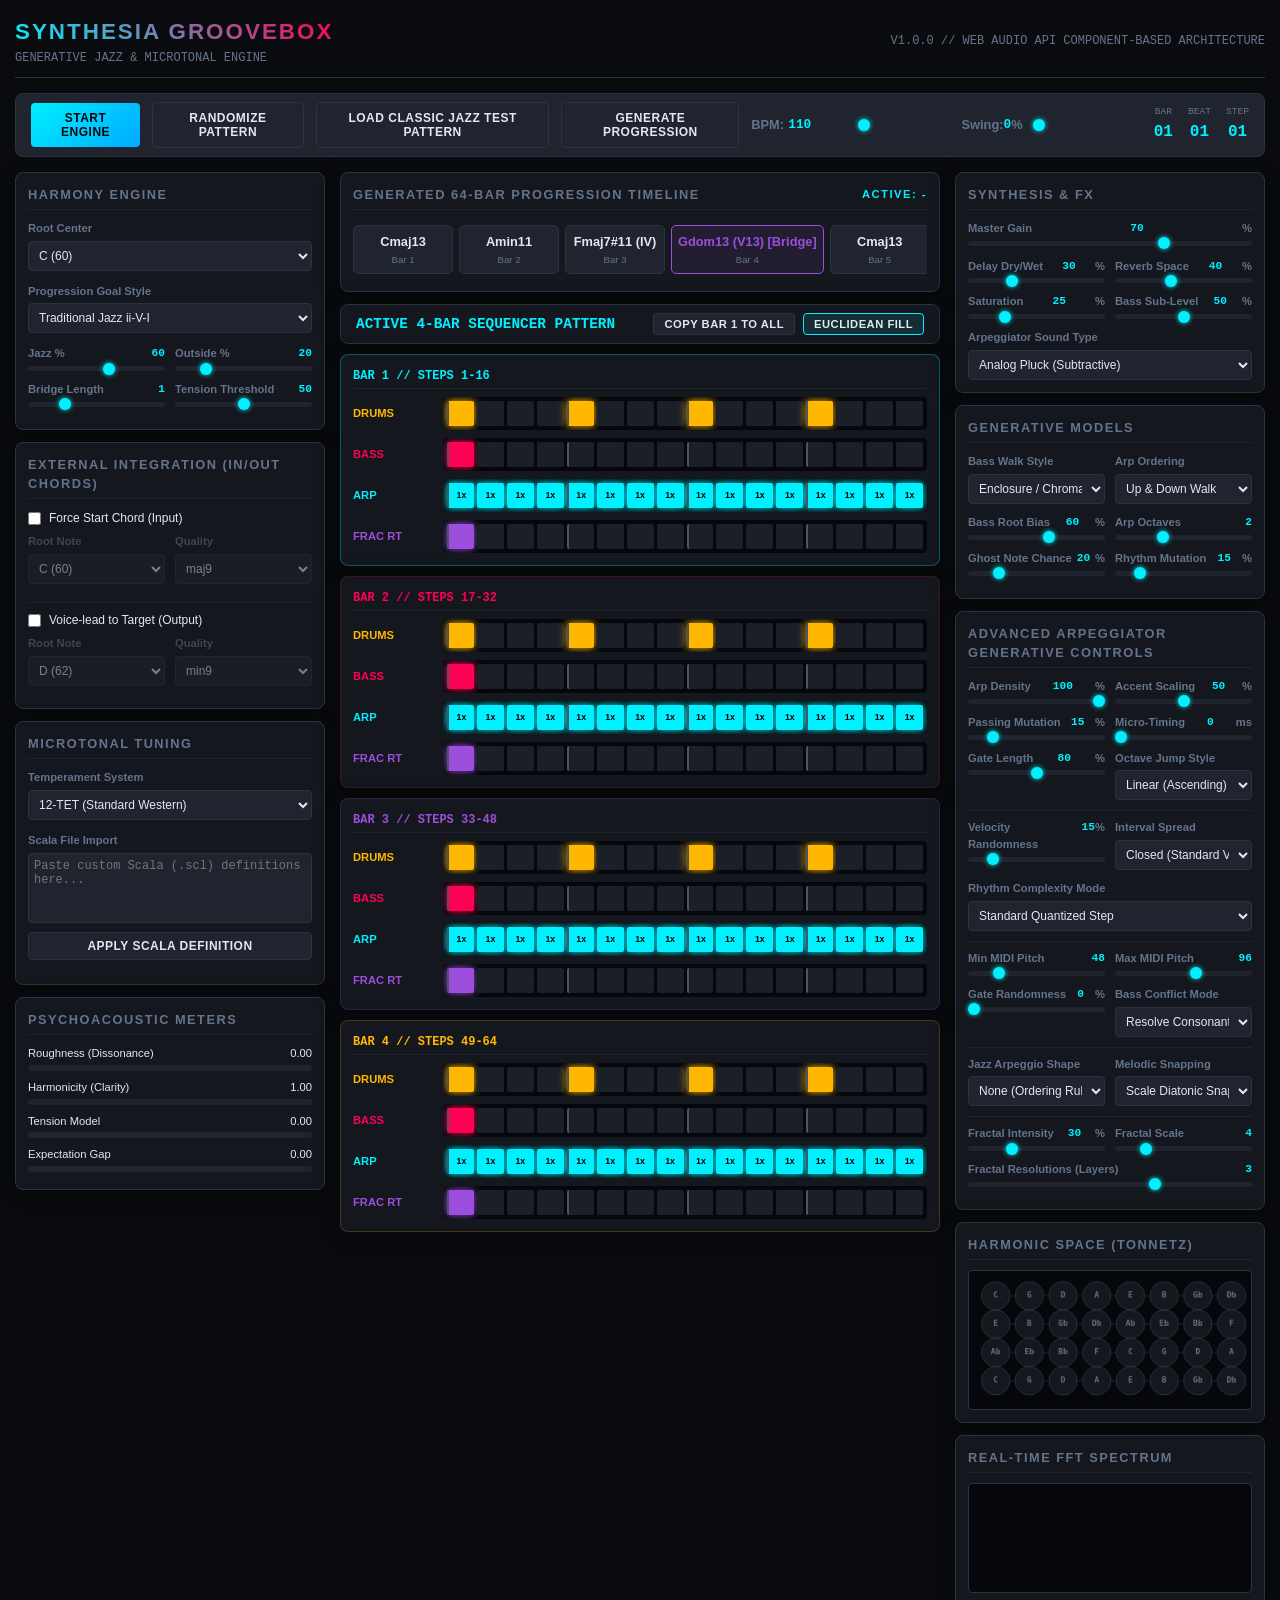
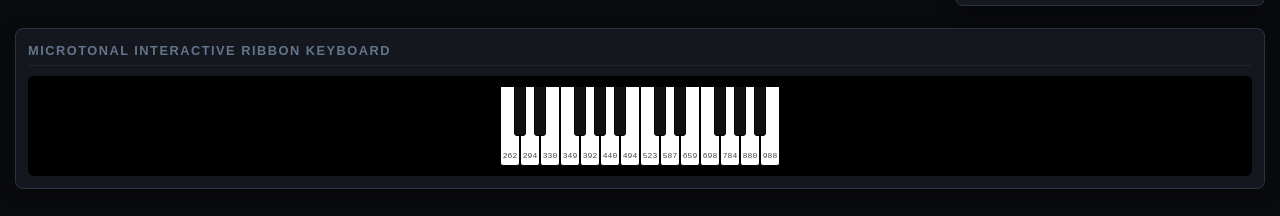
==== commit a4ad8f3d: "feat: implement classic jazz arpeggio shapes and strict diatonic constraints - Implements dynamic mo" ====
--- a/complex/index.html
+++ b/complex/index.html
@@ -21,6 +21,7 @@
     <div class="transport-bar">
         <button id="btnPlay" class="btn-primary">Start Engine</button>
         <button id="btnRandomizePattern">Randomize Pattern</button>
+        <button id="btnLoadJazzTestPattern">Load Classic Jazz Test Pattern</button>
         <button id="btnGenerateProgression">Generate Progression</button>
 
         <div class="control-group" style="flex-direction: row; align-items: center; gap: 10px; width: 220px;">
@@ -533,6 +534,28 @@
                 </div>
                 <div class="control-row" style="border-top: 1px solid rgba(255,255,255,0.05); padding-top: 8px; margin-top: 4px;">
                     <div class="control-group">
+                        <label>Jazz Arpeggio Shape</label>
+                        <select id="selectArpJazzShape">
+                            <option value="none" selected>None (Ordering Rules)</option>
+                            <option value="1-3-5-7">1-3-5-7 (Ascending Tones)</option>
+                            <option value="7-5-3-1">7-5-3-1 (Descending Tones)</option>
+                            <option value="3-5-7-9">3-5-7-9 (Extended Shape)</option>
+                            <option value="9-7-5-3">9-7-5-3 (Descending Extended)</option>
+                            <option value="1-5-3-7">1-5-3-7 (Disjointed Shape)</option>
+                            <option value="full-stack">Full Jazz Stack (1 to 13)</option>
+                        </select>
+                    </div>
+                    <div class="control-group">
+                        <label>Melodic Snapping</label>
+                        <select id="selectArpConstraint">
+                            <option value="strict">Strict Chord Tones</option>
+                            <option value="scale-diatonic" selected>Scale Diatonic Snap</option>
+                            <option value="chromatic">Full Chromatic Mutation</option>
+                        </select>
+                    </div>
+                </div>
+                <div class="control-row" style="border-top: 1px solid rgba(255,255,255,0.05); padding-top: 8px; margin-top: 4px;">
+                    <div class="control-group">
                         <label>Fractal Intensity <span id="lblArpFractalIntensity">30</span>%</label>
                         <input type="range" id="sliderArpFractalIntensity" min="0" max="100" value="30">
                     </div>
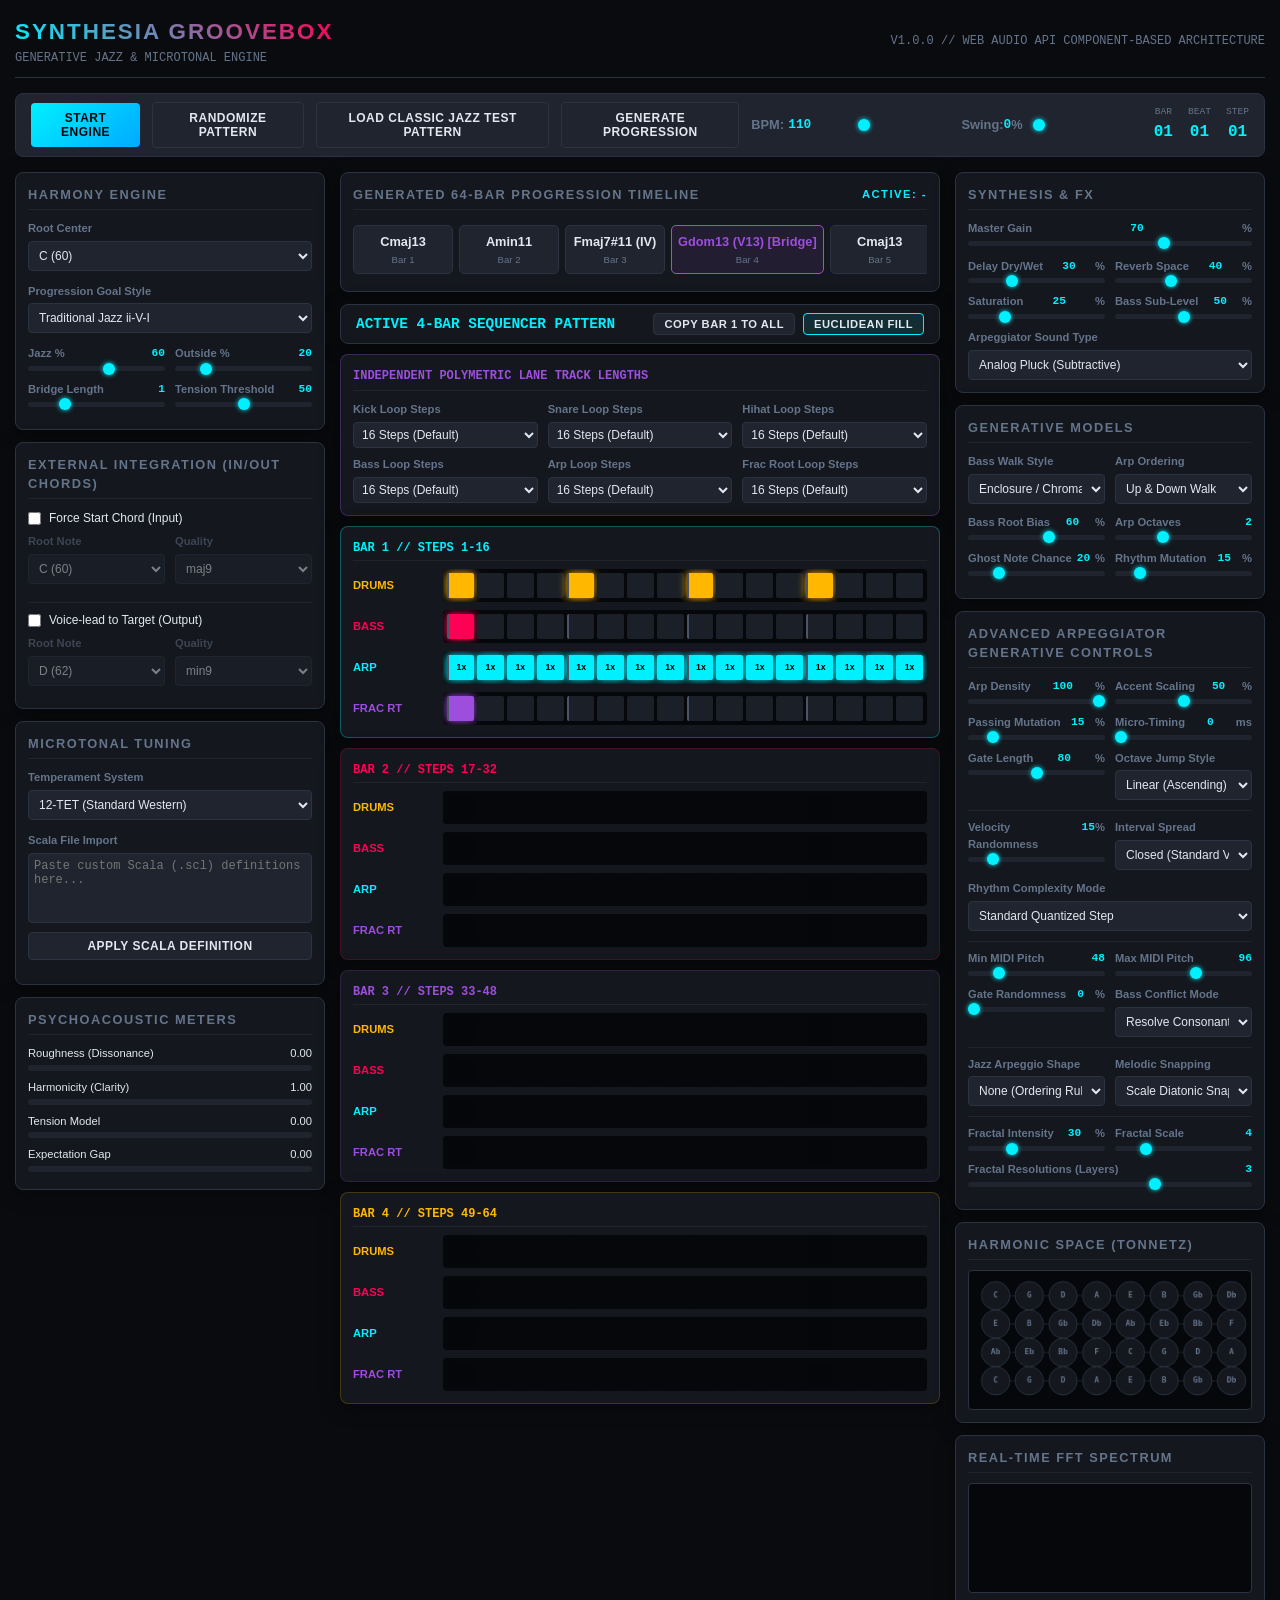
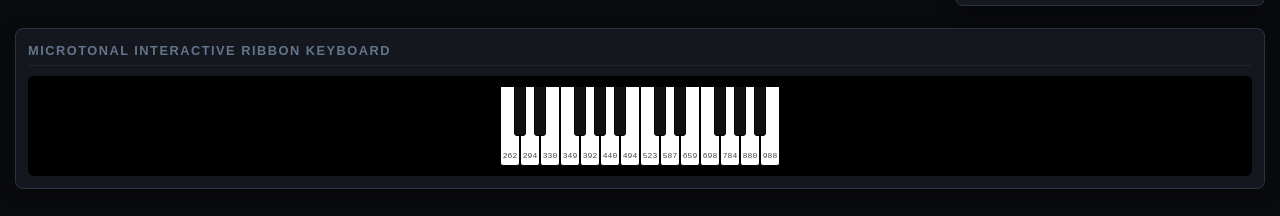
==== commit a47c095c: "feat(sequencer): implement independent polymetric track loop lengths Upgrades the generative grooveb" ====
--- a/complex/index.html
+++ b/complex/index.html
@@ -258,6 +258,141 @@
                     </div>
                 </div>
 
+                <!-- POLYMETRIC TRACK LOOP LENGTHS CARD -->
+                <div class="panel" style="margin-bottom: 0; padding: 12px; border-color: rgba(157, 78, 221, 0.3);">
+                    <div style="font-size: 0.75rem; font-weight: bold; color: var(--accent-purple); font-family: monospace; border-bottom: 1px solid rgba(255,255,255,0.05); padding-bottom: 5px; margin-bottom: 10px;">INDEPENDENT POLYMETRIC LANE TRACK LENGTHS</div>
+                    <div style="display: grid; grid-template-columns: repeat(3, 1fr); gap: 10px;">
+                        <div class="control-group">
+                            <label style="font-size: 0.7rem;">Kick Loop Steps</label>
+                            <select id="selectKickLength" style="padding: 4px; font-size: 0.75rem;">
+                                <option value="16" selected>16 Steps (Default)</option>
+                                <option value="15">15 Steps</option>
+                                <option value="14">14 Steps</option>
+                                <option value="13">13 Steps</option>
+                                <option value="12">12 Steps (3/4 time)</option>
+                                <option value="11">11 Steps</option>
+                                <option value="10">10 Steps</option>
+                                <option value="9">9 Steps</option>
+                                <option value="8">8 Steps (1/2 time)</option>
+                                <option value="7">7 Steps (Polymeter)</option>
+                                <option value="6">6 Steps</option>
+                                <option value="5">5 Steps (Polymeter)</option>
+                                <option value="4">4 Steps</option>
+                                <option value="3">3 Steps</option>
+                                <option value="2">2 Steps</option>
+                                <option value="1">1 Step</option>
+                            </select>
+                        </div>
+                        <div class="control-group">
+                            <label style="font-size: 0.7rem;">Snare Loop Steps</label>
+                            <select id="selectSnareLength" style="padding: 4px; font-size: 0.75rem;">
+                                <option value="16" selected>16 Steps (Default)</option>
+                                <option value="15">15 Steps</option>
+                                <option value="14">14 Steps</option>
+                                <option value="13">13 Steps</option>
+                                <option value="12">12 Steps</option>
+                                <option value="11">11 Steps</option>
+                                <option value="10">10 Steps</option>
+                                <option value="9">9 Steps</option>
+                                <option value="8">8 Steps</option>
+                                <option value="7">7 Steps</option>
+                                <option value="6">6 Steps</option>
+                                <option value="5">5 Steps</option>
+                                <option value="4">4 Steps</option>
+                                <option value="3">3 Steps</option>
+                                <option value="2">2 Steps</option>
+                                <option value="1">1 Step</option>
+                            </select>
+                        </div>
+                        <div class="control-group">
+                            <label style="font-size: 0.7rem;">Hihat Loop Steps</label>
+                            <select id="selectHihatLength" style="padding: 4px; font-size: 0.75rem;">
+                                <option value="16" selected>16 Steps (Default)</option>
+                                <option value="15">15 Steps</option>
+                                <option value="14">14 Steps</option>
+                                <option value="13">13 Steps</option>
+                                <option value="12">12 Steps</option>
+                                <option value="11">11 Steps</option>
+                                <option value="10">10 Steps</option>
+                                <option value="9">9 Steps</option>
+                                <option value="8">8 Steps</option>
+                                <option value="7">7 Steps</option>
+                                <option value="6">6 Steps</option>
+                                <option value="5">5 Steps</option>
+                                <option value="4">4 Steps</option>
+                                <option value="3">3 Steps</option>
+                                <option value="2">2 Steps</option>
+                                <option value="1">1 Step</option>
+                            </select>
+                        </div>
+                    </div>
+                    <div style="display: grid; grid-template-columns: repeat(3, 1fr); gap: 10px; margin-top: 8px;">
+                        <div class="control-group">
+                            <label style="font-size: 0.7rem;">Bass Loop Steps</label>
+                            <select id="selectBassLength" style="padding: 4px; font-size: 0.75rem;">
+                                <option value="16" selected>16 Steps (Default)</option>
+                                <option value="15">15 Steps</option>
+                                <option value="14">14 Steps</option>
+                                <option value="13">13 Steps</option>
+                                <option value="12">12 Steps</option>
+                                <option value="11">11 Steps</option>
+                                <option value="10">10 Steps</option>
+                                <option value="9">9 Steps</option>
+                                <option value="8">8 Steps</option>
+                                <option value="7">7 Steps (Polymeter)</option>
+                                <option value="6">6 Steps</option>
+                                <option value="5">5 Steps (Polymeter)</option>
+                                <option value="4">4 Steps</option>
+                                <option value="3">3 Steps</option>
+                                <option value="2">2 Steps</option>
+                                <option value="1">1 Step</option>
+                            </select>
+                        </div>
+                        <div class="control-group">
+                            <label style="font-size: 0.7rem;">Arp Loop Steps</label>
+                            <select id="selectArpLength" style="padding: 4px; font-size: 0.75rem;">
+                                <option value="16" selected>16 Steps (Default)</option>
+                                <option value="15">15 Steps</option>
+                                <option value="14">14 Steps</option>
+                                <option value="13">13 Steps</option>
+                                <option value="12">12 Steps</option>
+                                <option value="11">11 Steps</option>
+                                <option value="10">10 Steps</option>
+                                <option value="9">9 Steps</option>
+                                <option value="8">8 Steps</option>
+                                <option value="7">7 Steps (Polymeter)</option>
+                                <option value="6">6 Steps</option>
+                                <option value="5">5 Steps (Polymeter)</option>
+                                <option value="4">4 Steps</option>
+                                <option value="3">3 Steps</option>
+                                <option value="2">2 Steps</option>
+                                <option value="1">1 Step</option>
+                            </select>
+                        </div>
+                        <div class="control-group">
+                            <label style="font-size: 0.7rem;">Frac Root Loop Steps</label>
+                            <select id="selectFracLength" style="padding: 4px; font-size: 0.75rem;">
+                                <option value="16" selected>16 Steps (Default)</option>
+                                <option value="15">15 Steps</option>
+                                <option value="14">14 Steps</option>
+                                <option value="13">13 Steps</option>
+                                <option value="12">12 Steps</option>
+                                <option value="11">11 Steps</option>
+                                <option value="10">10 Steps</option>
+                                <option value="9">9 Steps</option>
+                                <option value="8">8 Steps</option>
+                                <option value="7">7 Steps (Polymeter)</option>
+                                <option value="6">6 Steps</option>
+                                <option value="5">5 Steps (Polymeter)</option>
+                                <option value="4">4 Steps</option>
+                                <option value="3">3 Steps</option>
+                                <option value="2">2 Steps</option>
+                                <option value="1">1 Step</option>
+                            </select>
+                        </div>
+                    </div>
+                </div>
+
                 <!-- BAR 1 STACK -->
                 <div class="panel" style="margin-bottom: 0; padding: 12px; display: flex; flex-direction: column; gap: 8px; border-color: rgba(0, 240, 255, 0.3);">
                     <div style="font-size: 0.75rem; font-weight: bold; color: var(--accent-cyan); font-family: monospace; border-bottom: 1px solid rgba(255,255,255,0.05); padding-bottom: 3px;">BAR 1 // STEPS 1-16</div>
--- a/complex/css/style.css
+++ b/complex/css/style.css
@@ -249,6 +249,15 @@
     box-shadow: 0 0 8px var(--grid-on-frac);
 }
 
+.step-cell.disabled-step {
+    opacity: 0.15;
+    background-color: #0b0c10 !important;
+    border-color: rgba(255,255,255,0.02) !important;
+    cursor: not-allowed;
+    box-shadow: none !important;
+    pointer-events: none;
+}
+
 .step-cell.playing::before {
     content: '';
     position: absolute;
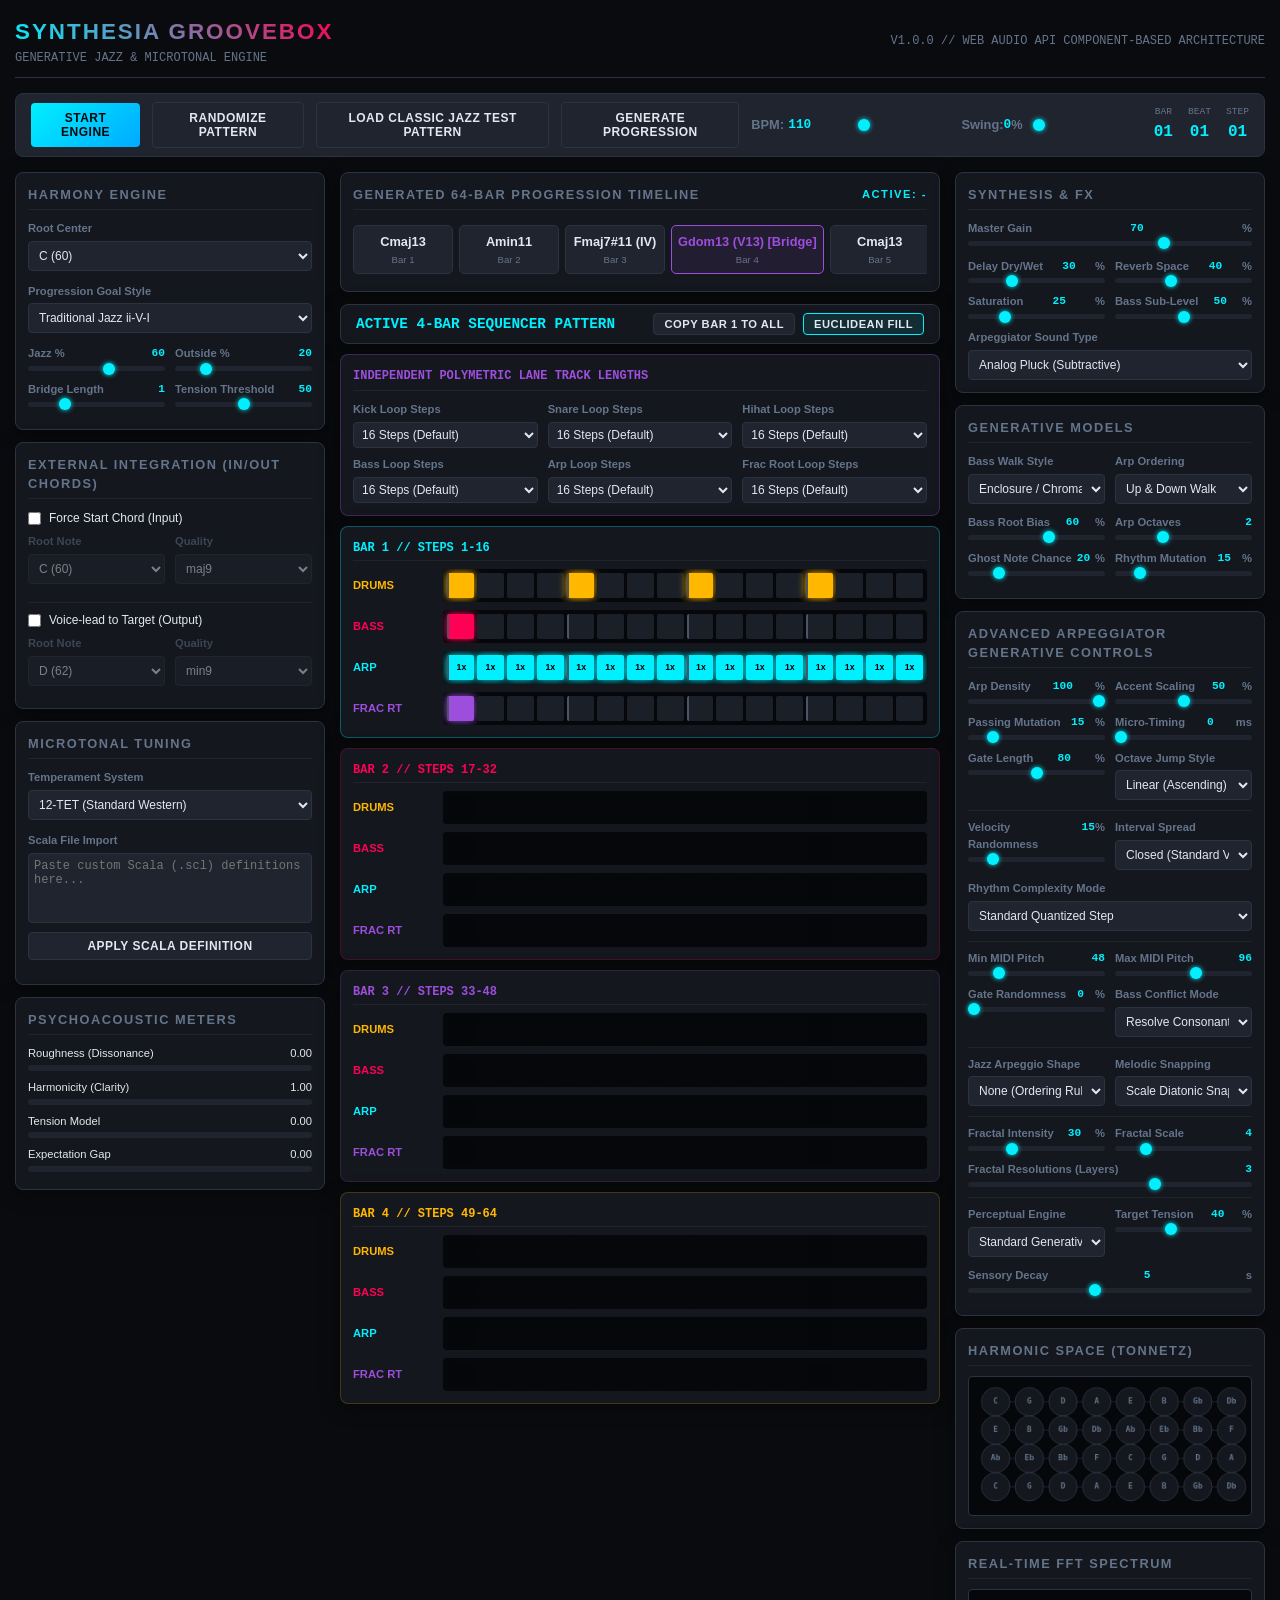
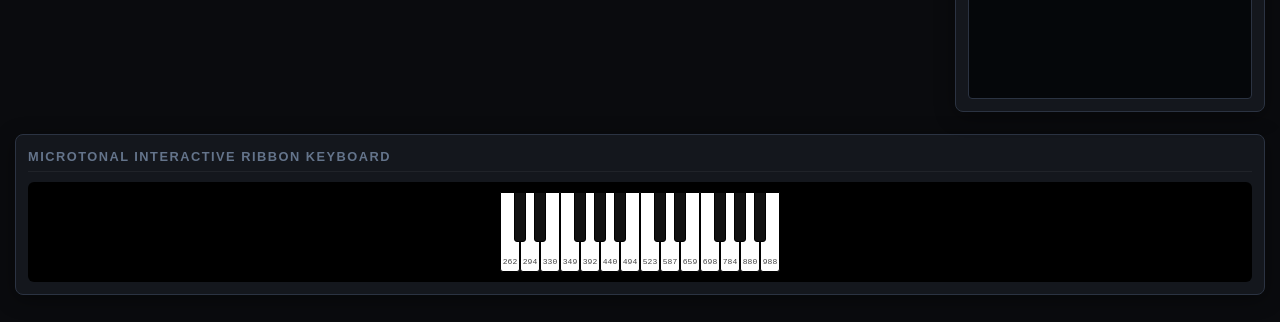
==== commit 0dd0bc6f: "feat(arp): implement advanced Iterative Psychoacoustic arpeggiator engine Adds an advanced psychoaco" ====
--- a/complex/index.html
+++ b/complex/index.html
@@ -705,6 +705,25 @@
                         <input type="range" id="sliderArpFractalResolutions" min="1" max="4" step="1" value="3" style="width: 100%;">
                     </div>
                 </div>
+                <div class="control-row" style="border-top: 1px solid rgba(255,255,255,0.05); padding-top: 8px; margin-top: 4px;">
+                    <div class="control-group">
+                        <label>Perceptual Engine</label>
+                        <select id="selectArpPerceptualMode">
+                            <option value="off" selected>Standard Generative</option>
+                            <option value="psychoacoustic">Iterative Psychoacoustic</option>
+                        </select>
+                    </div>
+                    <div class="control-group">
+                        <label>Target Tension <span id="lblArpTargetTension">40</span>%</label>
+                        <input type="range" id="sliderArpTargetTension" min="0" max="100" value="40">
+                    </div>
+                </div>
+                <div class="control-row">
+                    <div class="control-group" style="width: 100%;">
+                        <label>Sensory Decay <span id="lblArpSensoryDecay">5</span>s</label>
+                        <input type="range" id="sliderArpSensoryDecay" min="1" max="10" step="1" value="5" style="width: 100%;">
+                    </div>
+                </div>
             </div>
 
             <!-- Tonnetz & Harmonic Spectrum Visualizers -->
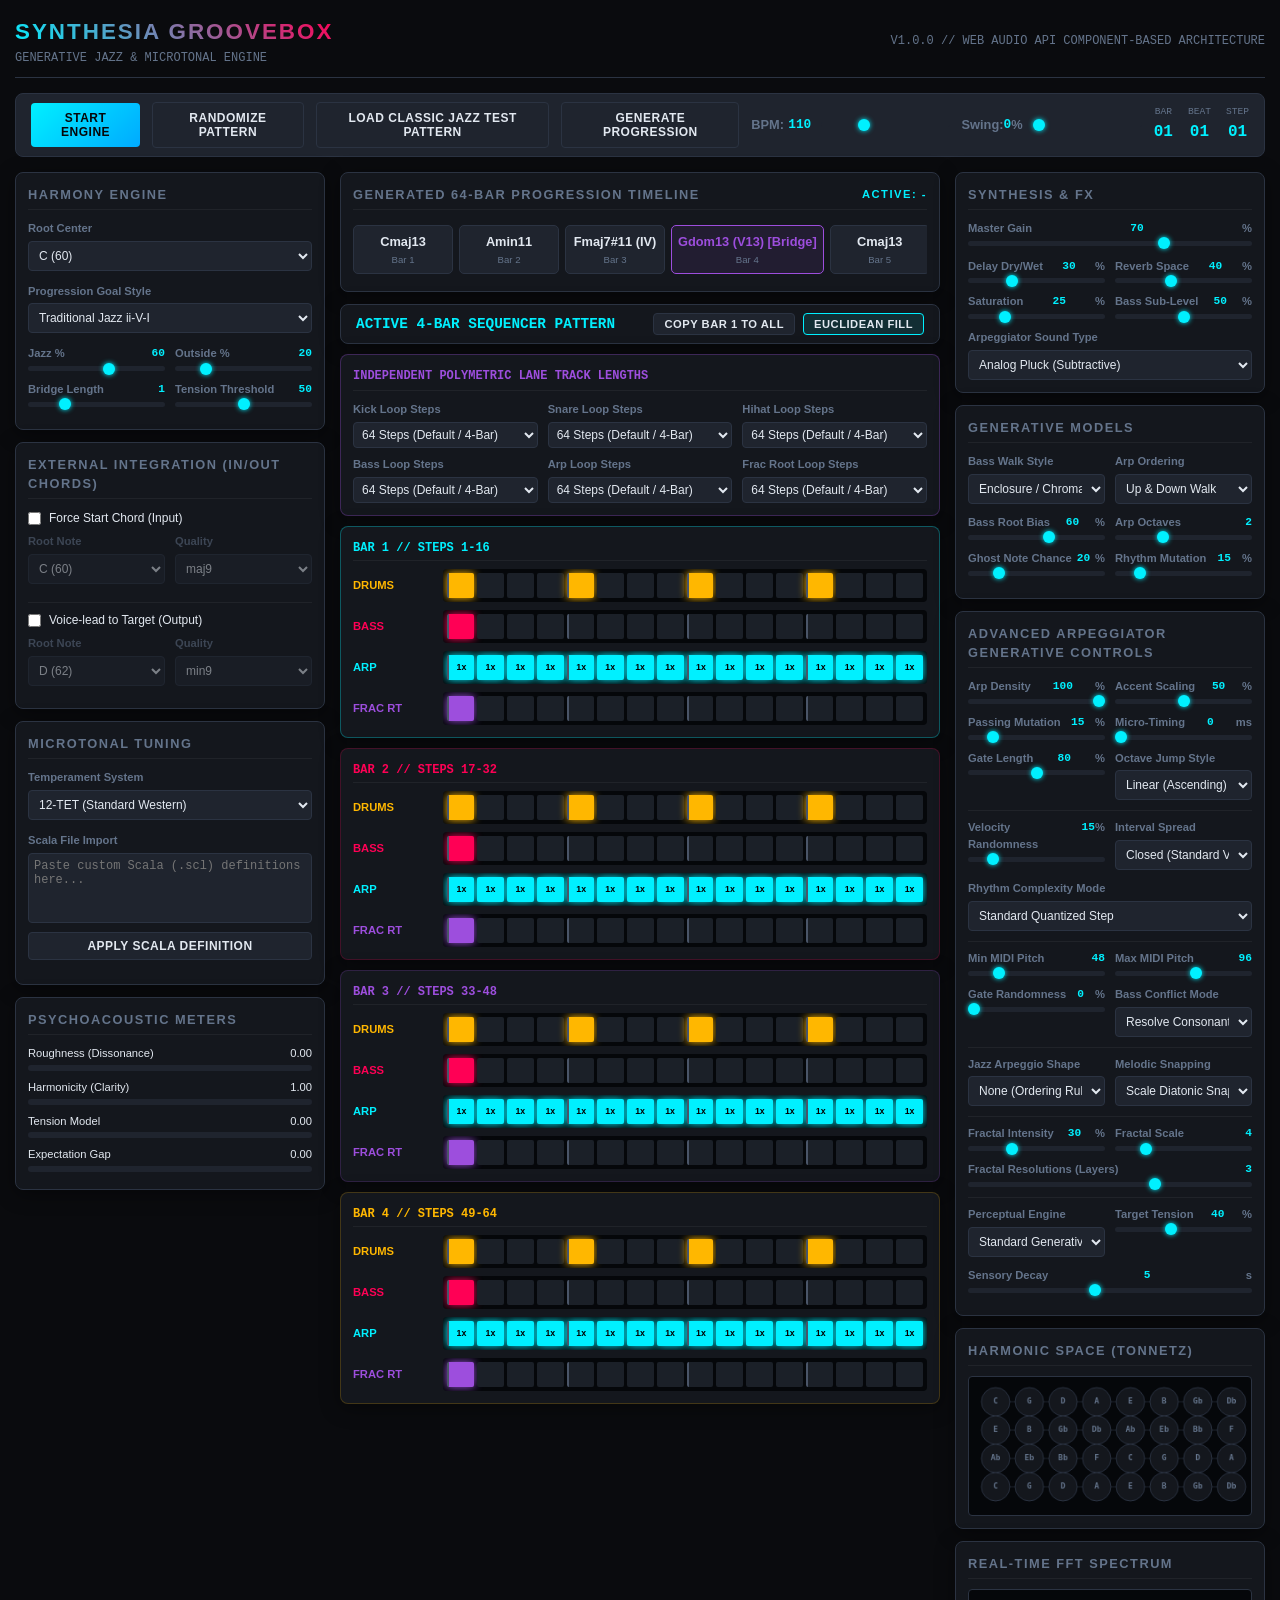
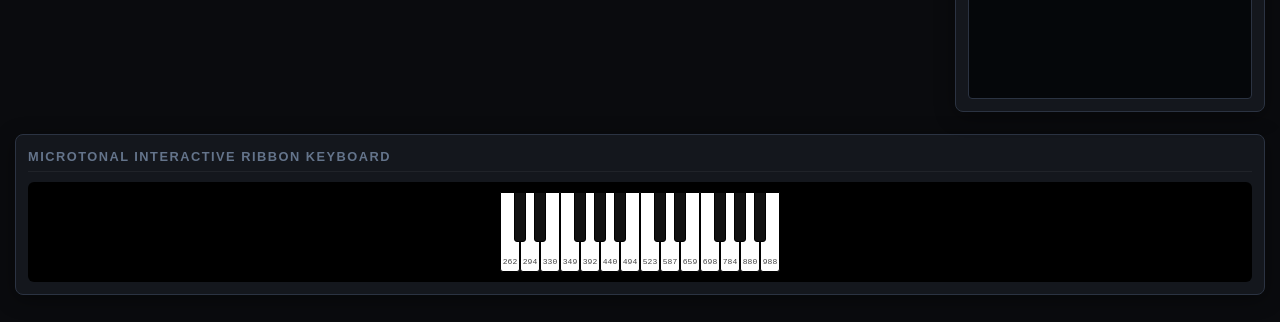
==== commit a9bd8015: "fix(ui): expand track loop lengths to 64 steps and fix page scroll on active bar refocus - Dynamical" ====
--- a/complex/index.html
+++ b/complex/index.html
@@ -264,131 +264,29 @@
                     <div style="display: grid; grid-template-columns: repeat(3, 1fr); gap: 10px;">
                         <div class="control-group">
                             <label style="font-size: 0.7rem;">Kick Loop Steps</label>
-                            <select id="selectKickLength" style="padding: 4px; font-size: 0.75rem;">
-                                <option value="16" selected>16 Steps (Default)</option>
-                                <option value="15">15 Steps</option>
-                                <option value="14">14 Steps</option>
-                                <option value="13">13 Steps</option>
-                                <option value="12">12 Steps (3/4 time)</option>
-                                <option value="11">11 Steps</option>
-                                <option value="10">10 Steps</option>
-                                <option value="9">9 Steps</option>
-                                <option value="8">8 Steps (1/2 time)</option>
-                                <option value="7">7 Steps (Polymeter)</option>
-                                <option value="6">6 Steps</option>
-                                <option value="5">5 Steps (Polymeter)</option>
-                                <option value="4">4 Steps</option>
-                                <option value="3">3 Steps</option>
-                                <option value="2">2 Steps</option>
-                                <option value="1">1 Step</option>
-                            </select>
+                            <select id="selectKickLength" style="padding: 4px; font-size: 0.75rem;"></select>
                         </div>
                         <div class="control-group">
                             <label style="font-size: 0.7rem;">Snare Loop Steps</label>
-                            <select id="selectSnareLength" style="padding: 4px; font-size: 0.75rem;">
-                                <option value="16" selected>16 Steps (Default)</option>
-                                <option value="15">15 Steps</option>
-                                <option value="14">14 Steps</option>
-                                <option value="13">13 Steps</option>
-                                <option value="12">12 Steps</option>
-                                <option value="11">11 Steps</option>
-                                <option value="10">10 Steps</option>
-                                <option value="9">9 Steps</option>
-                                <option value="8">8 Steps</option>
-                                <option value="7">7 Steps</option>
-                                <option value="6">6 Steps</option>
-                                <option value="5">5 Steps</option>
-                                <option value="4">4 Steps</option>
-                                <option value="3">3 Steps</option>
-                                <option value="2">2 Steps</option>
-                                <option value="1">1 Step</option>
-                            </select>
+                            <select id="selectSnareLength" style="padding: 4px; font-size: 0.75rem;"></select>
                         </div>
                         <div class="control-group">
                             <label style="font-size: 0.7rem;">Hihat Loop Steps</label>
-                            <select id="selectHihatLength" style="padding: 4px; font-size: 0.75rem;">
-                                <option value="16" selected>16 Steps (Default)</option>
-                                <option value="15">15 Steps</option>
-                                <option value="14">14 Steps</option>
-                                <option value="13">13 Steps</option>
-                                <option value="12">12 Steps</option>
-                                <option value="11">11 Steps</option>
-                                <option value="10">10 Steps</option>
-                                <option value="9">9 Steps</option>
-                                <option value="8">8 Steps</option>
-                                <option value="7">7 Steps</option>
-                                <option value="6">6 Steps</option>
-                                <option value="5">5 Steps</option>
-                                <option value="4">4 Steps</option>
-                                <option value="3">3 Steps</option>
-                                <option value="2">2 Steps</option>
-                                <option value="1">1 Step</option>
-                            </select>
+                            <select id="selectHihatLength" style="padding: 4px; font-size: 0.75rem;"></select>
                         </div>
                     </div>
                     <div style="display: grid; grid-template-columns: repeat(3, 1fr); gap: 10px; margin-top: 8px;">
                         <div class="control-group">
                             <label style="font-size: 0.7rem;">Bass Loop Steps</label>
-                            <select id="selectBassLength" style="padding: 4px; font-size: 0.75rem;">
-                                <option value="16" selected>16 Steps (Default)</option>
-                                <option value="15">15 Steps</option>
-                                <option value="14">14 Steps</option>
-                                <option value="13">13 Steps</option>
-                                <option value="12">12 Steps</option>
-                                <option value="11">11 Steps</option>
-                                <option value="10">10 Steps</option>
-                                <option value="9">9 Steps</option>
-                                <option value="8">8 Steps</option>
-                                <option value="7">7 Steps (Polymeter)</option>
-                                <option value="6">6 Steps</option>
-                                <option value="5">5 Steps (Polymeter)</option>
-                                <option value="4">4 Steps</option>
-                                <option value="3">3 Steps</option>
-                                <option value="2">2 Steps</option>
-                                <option value="1">1 Step</option>
-                            </select>
+                            <select id="selectBassLength" style="padding: 4px; font-size: 0.75rem;"></select>
                         </div>
                         <div class="control-group">
                             <label style="font-size: 0.7rem;">Arp Loop Steps</label>
-                            <select id="selectArpLength" style="padding: 4px; font-size: 0.75rem;">
-                                <option value="16" selected>16 Steps (Default)</option>
-                                <option value="15">15 Steps</option>
-                                <option value="14">14 Steps</option>
-                                <option value="13">13 Steps</option>
-                                <option value="12">12 Steps</option>
-                                <option value="11">11 Steps</option>
-                                <option value="10">10 Steps</option>
-                                <option value="9">9 Steps</option>
-                                <option value="8">8 Steps</option>
-                                <option value="7">7 Steps (Polymeter)</option>
-                                <option value="6">6 Steps</option>
-                                <option value="5">5 Steps (Polymeter)</option>
-                                <option value="4">4 Steps</option>
-                                <option value="3">3 Steps</option>
-                                <option value="2">2 Steps</option>
-                                <option value="1">1 Step</option>
-                            </select>
+                            <select id="selectArpLength" style="padding: 4px; font-size: 0.75rem;"></select>
                         </div>
                         <div class="control-group">
                             <label style="font-size: 0.7rem;">Frac Root Loop Steps</label>
-                            <select id="selectFracLength" style="padding: 4px; font-size: 0.75rem;">
-                                <option value="16" selected>16 Steps (Default)</option>
-                                <option value="15">15 Steps</option>
-                                <option value="14">14 Steps</option>
-                                <option value="13">13 Steps</option>
-                                <option value="12">12 Steps</option>
-                                <option value="11">11 Steps</option>
-                                <option value="10">10 Steps</option>
-                                <option value="9">9 Steps</option>
-                                <option value="8">8 Steps</option>
-                                <option value="7">7 Steps (Polymeter)</option>
-                                <option value="6">6 Steps</option>
-                                <option value="5">5 Steps (Polymeter)</option>
-                                <option value="4">4 Steps</option>
-                                <option value="3">3 Steps</option>
-                                <option value="2">2 Steps</option>
-                                <option value="1">1 Step</option>
-                            </select>
+                            <select id="selectFracLength" style="padding: 4px; font-size: 0.75rem;"></select>
                         </div>
                     </div>
                 </div>
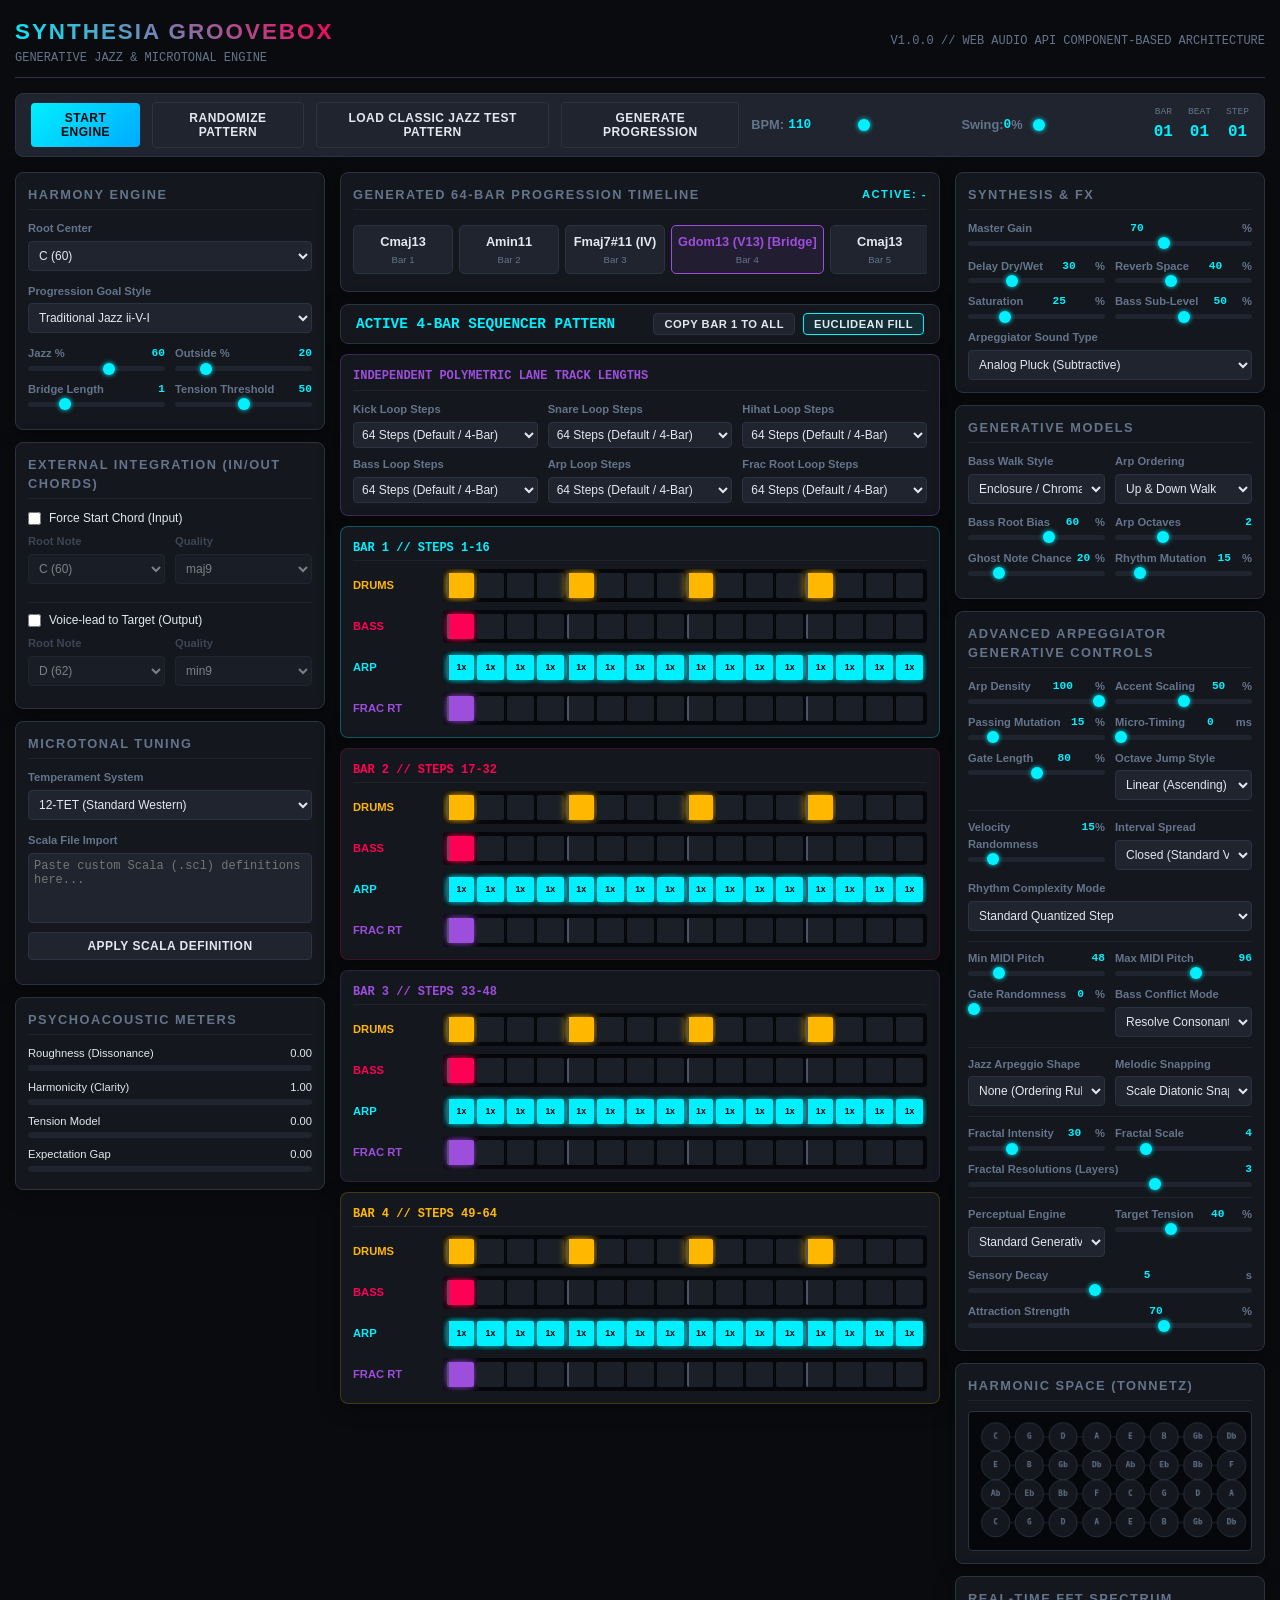
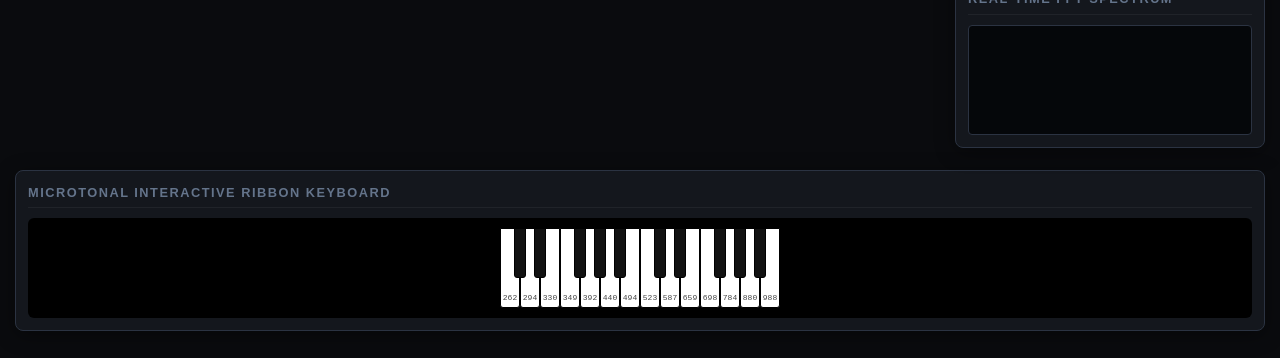
==== commit 63a9a6c5: "feat(arp): implement microtonally-native Tonal Gravity Walk and Attraction control Integrates a soph" ====
--- a/complex/index.html
+++ b/complex/index.html
@@ -447,6 +447,7 @@
                         <label>Arp Ordering</label>
                         <select id="selectArpOrder">
                             <option value="updown" selected>Up & Down Walk</option>
+                            <option value="tonal-gravity">Tonal Gravity Walk</option>
                             <option value="funky">Funky Disjointed Index</option>
                             <option value="brownian">Brownian Step Walk</option>
                             <option value="converge">Converge / Diverge</option>
@@ -622,6 +623,12 @@
                         <input type="range" id="sliderArpSensoryDecay" min="1" max="10" step="1" value="5" style="width: 100%;">
                     </div>
                 </div>
+                <div class="control-row">
+                    <div class="control-group" style="width: 100%;">
+                        <label>Attraction Strength <span id="lblArpAttraction">70</span>%</label>
+                        <input type="range" id="sliderArpAttraction" min="0" max="100" step="1" value="70" style="width: 100%;">
+                    </div>
+                </div>
             </div>
 
             <!-- Tonnetz & Harmonic Spectrum Visualizers -->
